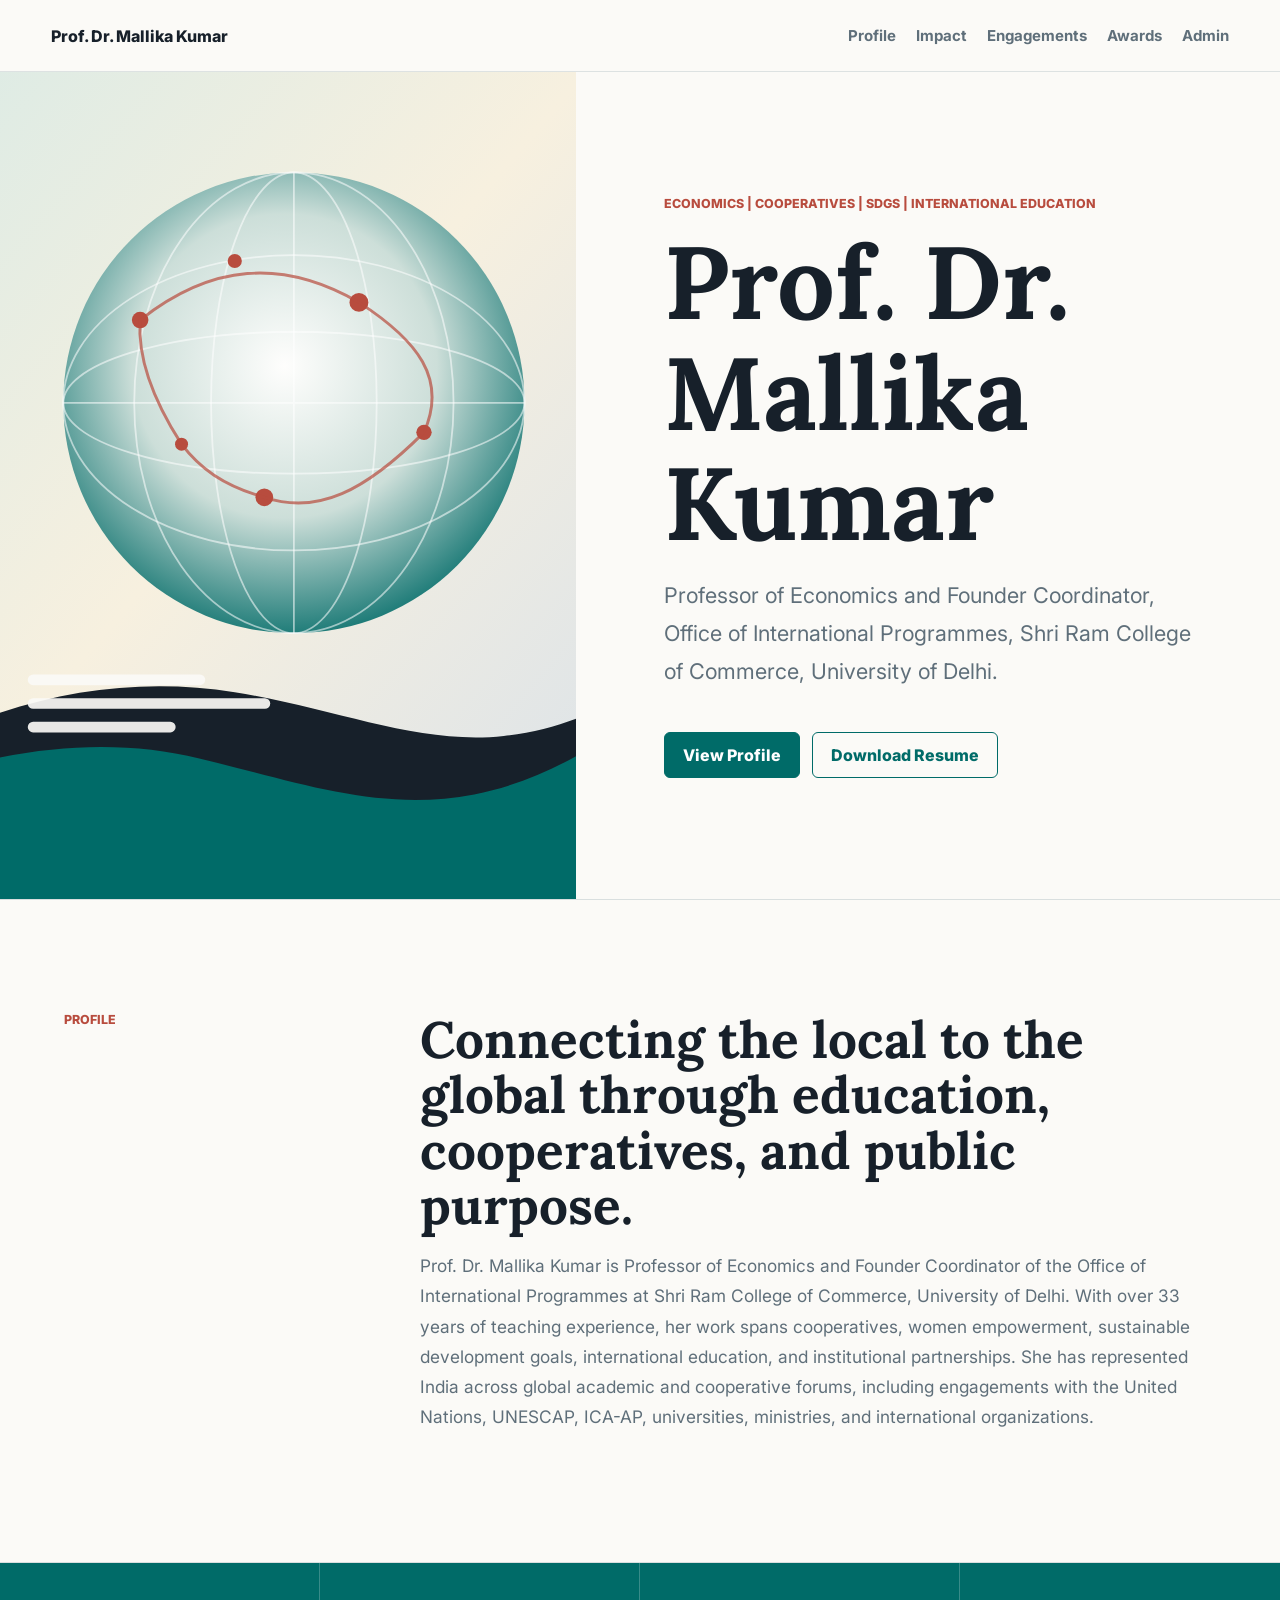
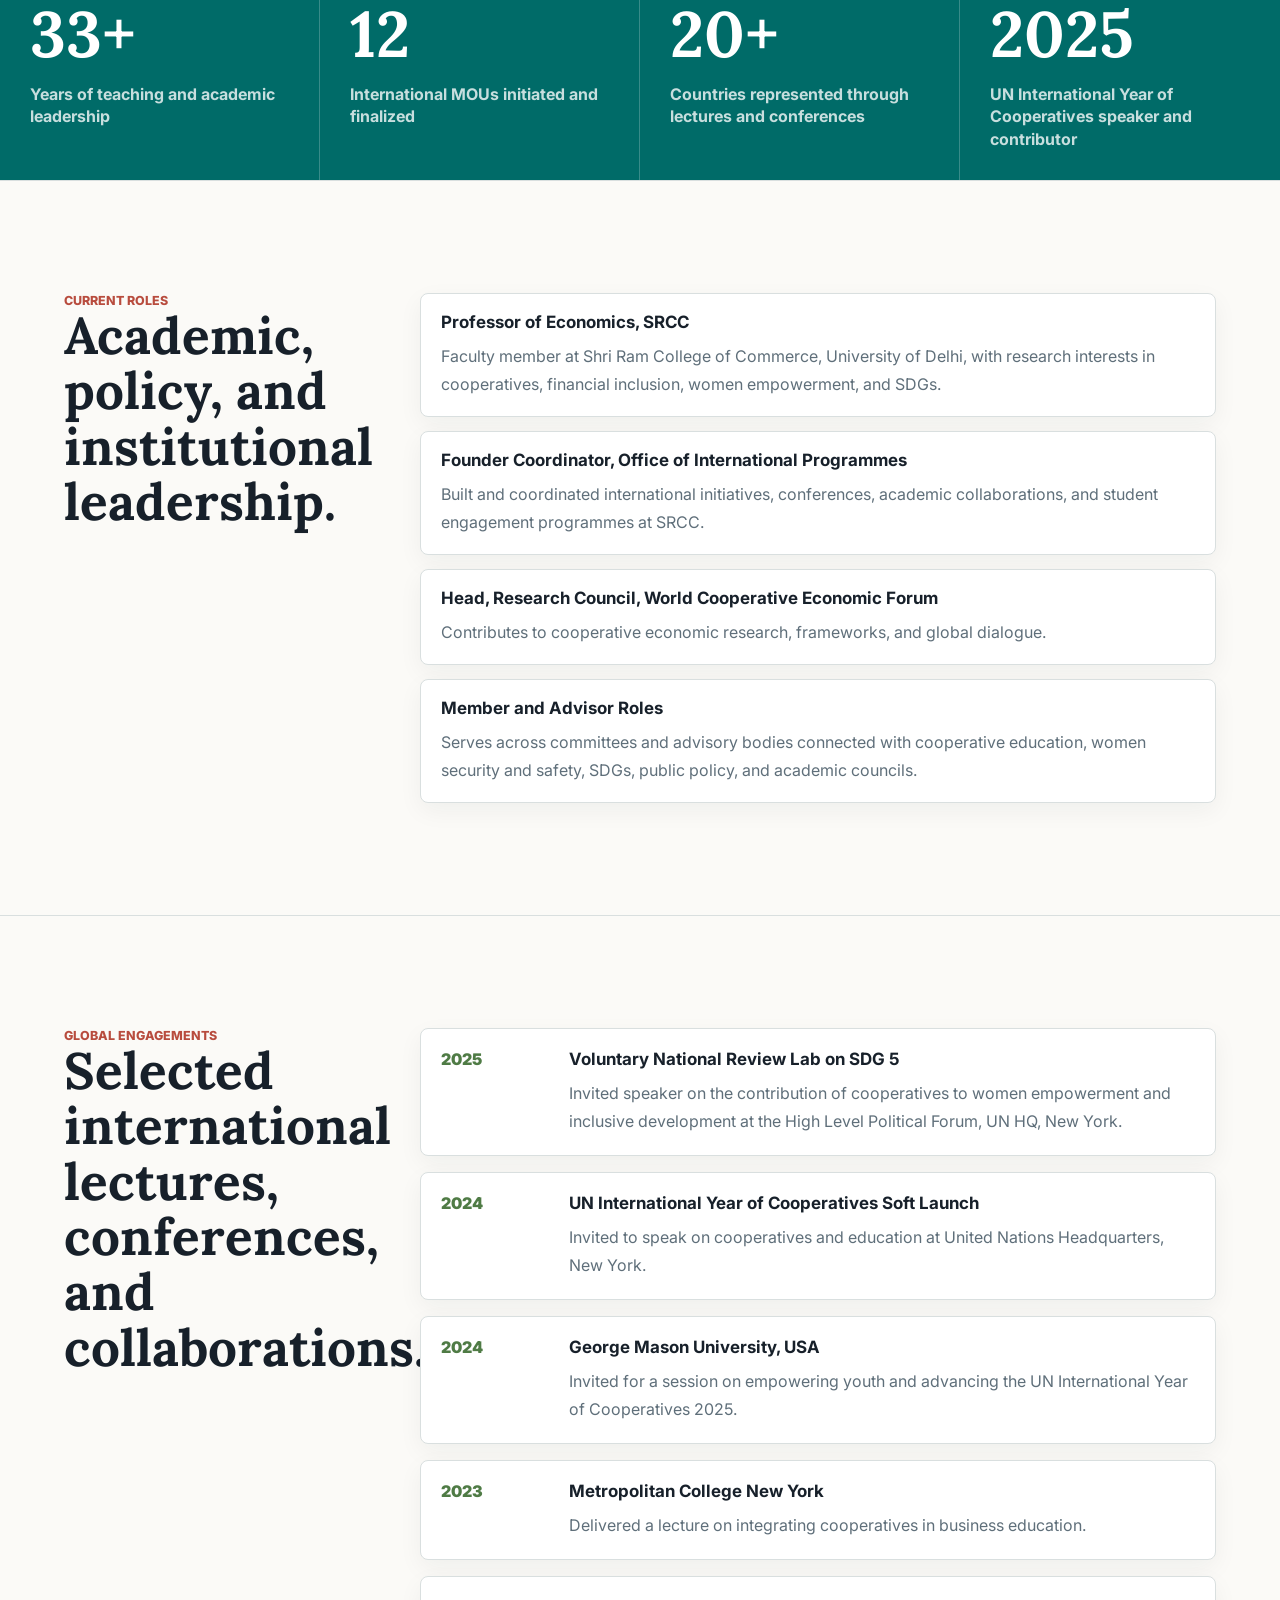
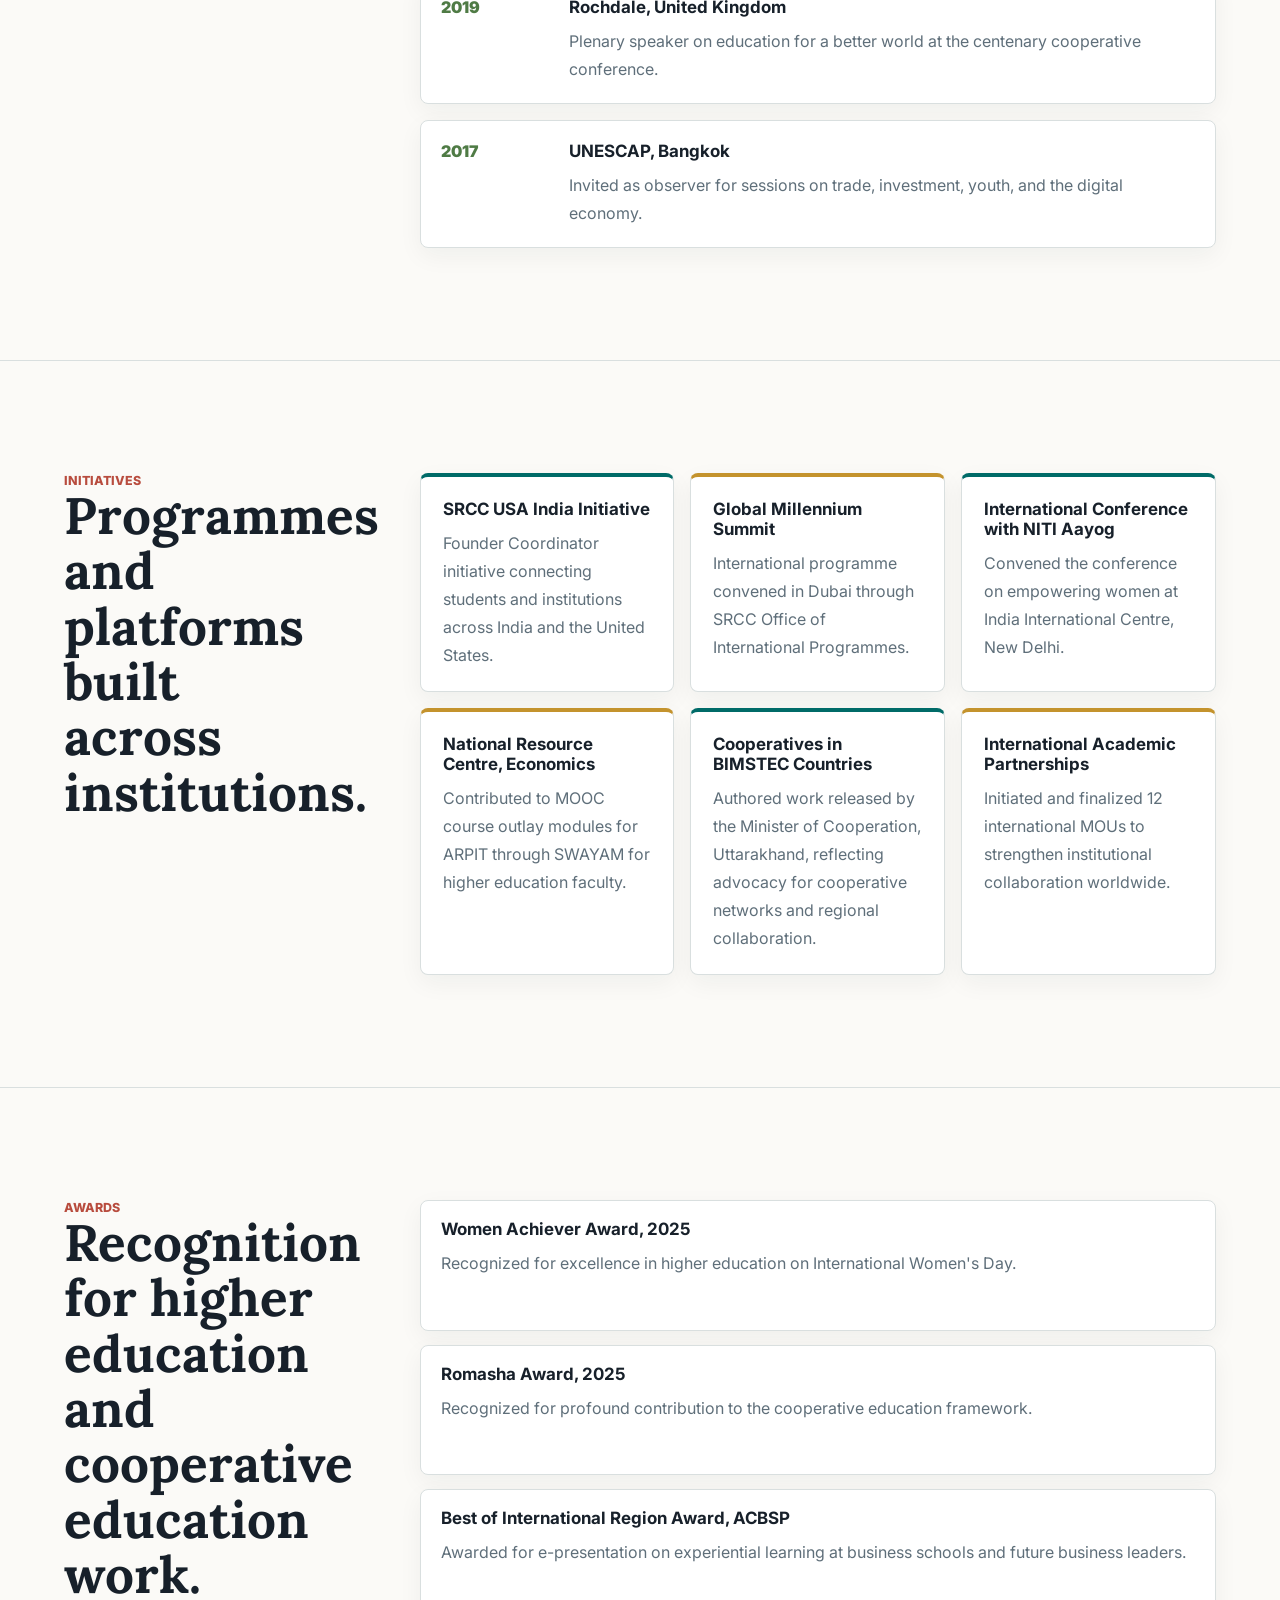
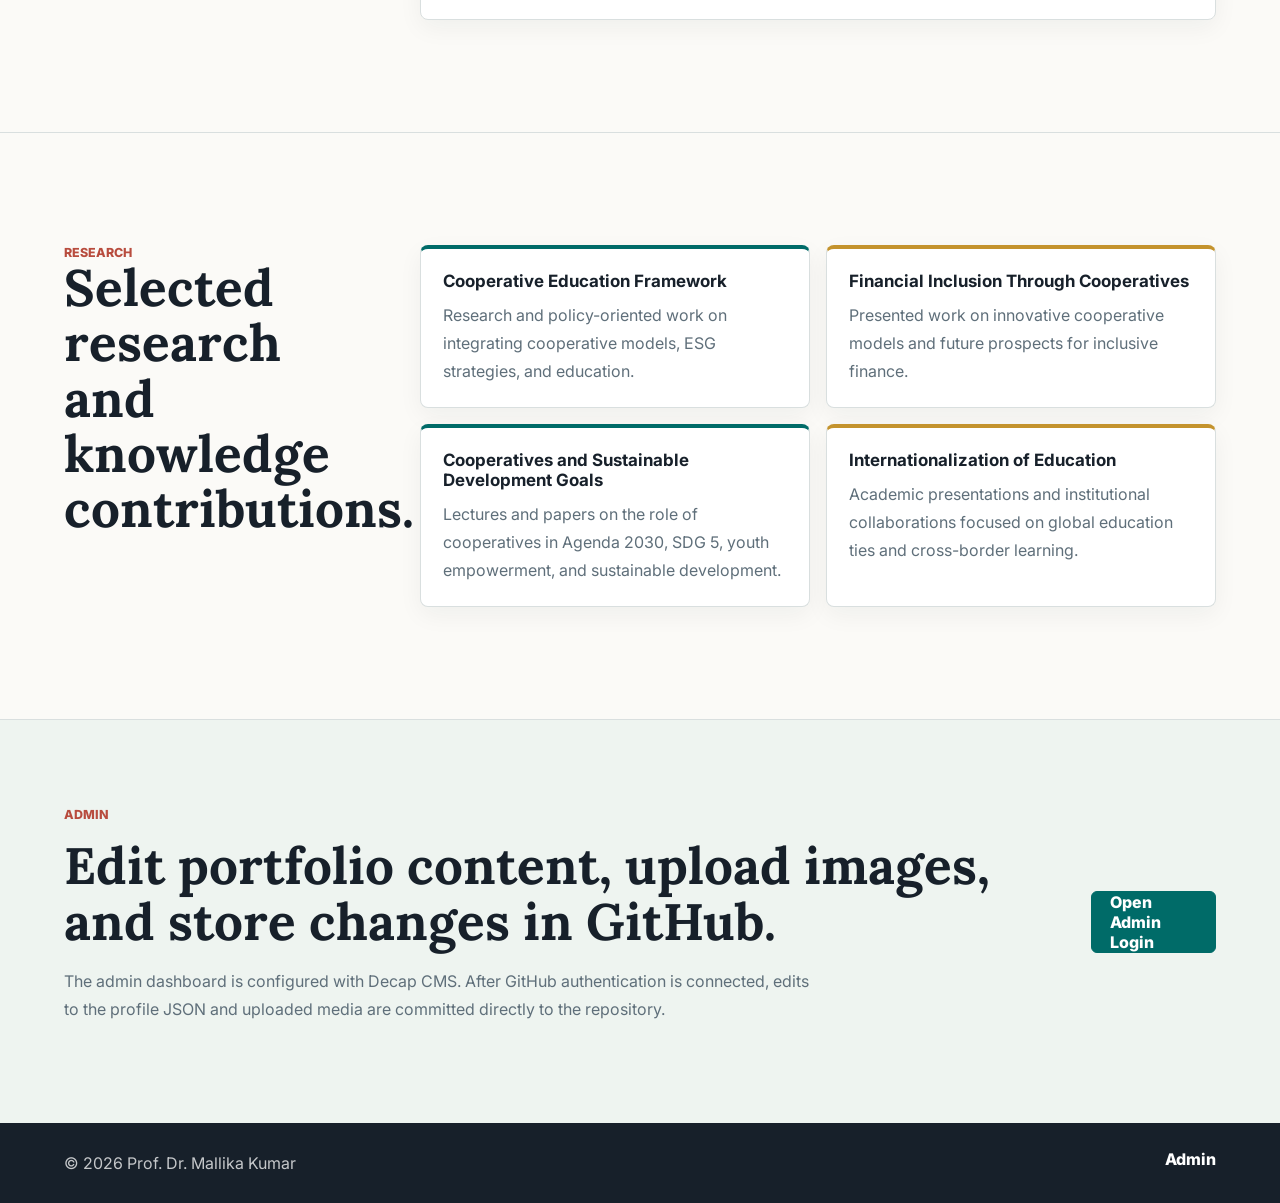
==== index.html @ 10df5130 "Initial portfolio website" ====
<!doctype html>
<html lang="en">
  <head>
    <meta charset="utf-8" />
    <meta name="viewport" content="width=device-width, initial-scale=1" />
    <title>Prof. Dr. Mallika Kumar | Portfolio</title>
    <meta
      name="description"
      content="Academic portfolio of Prof. Dr. Mallika Kumar, Professor of Economics, cooperative education advocate, international programmes founder coordinator, and SDG practitioner."
    />
    <link rel="preconnect" href="https://fonts.googleapis.com" />
    <link rel="preconnect" href="https://fonts.gstatic.com" crossorigin />
    <link
      href="https://fonts.googleapis.com/css2?family=Inter:wght@400;500;600;700;800&family=Lora:wght@500;600&display=swap"
      rel="stylesheet"
    />
    <link rel="stylesheet" href="styles.css" />
  </head>
  <body>
    <header class="site-header">
      <a class="brand" href="#top" data-field="name">Prof. Dr. Mallika Kumar</a>
      <button class="nav-toggle" type="button" aria-label="Open navigation" aria-expanded="false">
        <span></span><span></span><span></span>
      </button>
      <nav class="site-nav" aria-label="Primary navigation">
        <a href="#profile">Profile</a>
        <a href="#impact">Impact</a>
        <a href="#engagements">Engagements</a>
        <a href="#awards">Awards</a>
        <a href="#admin">Admin</a>
      </nav>
    </header>

    <main id="top">
      <section class="hero" aria-labelledby="hero-title">
        <div class="hero-media">
          <img id="hero-photo" src="assets/global-cooperative-network.svg" alt="" />
        </div>
        <div class="hero-content">
          <p class="eyebrow" data-field="eyebrow">Economics | Cooperatives | SDGs | International Education</p>
          <h1 id="hero-title" data-field="name">Prof. Dr. Mallika Kumar</h1>
          <p class="hero-subtitle" data-field="title">
            Professor of Economics and Founder Coordinator, Office of International Programmes, Shri Ram College of
            Commerce, University of Delhi.
          </p>
          <div class="hero-actions">
            <a class="button primary" href="#profile">View Profile</a>
            <a class="button secondary" id="resume-link" href="#" target="_blank" rel="noreferrer">Download Resume</a>
          </div>
        </div>
      </section>

      <section class="section intro" id="profile">
        <div class="section-label">Profile</div>
        <div>
          <h2>Connecting the local to the global through education, cooperatives, and public purpose.</h2>
          <p id="bio"></p>
        </div>
      </section>

      <section class="stats-band" id="impact" aria-label="Impact highlights"></section>

      <section class="section two-column">
        <div>
          <div class="section-label">Current Roles</div>
          <h2>Academic, policy, and institutional leadership.</h2>
        </div>
        <div class="list-grid" id="roles-list"></div>
      </section>

      <section class="section timeline-section" id="engagements">
        <div>
          <div class="section-label">Global Engagements</div>
          <h2>Selected international lectures, conferences, and collaborations.</h2>
        </div>
        <div class="timeline" id="engagements-list"></div>
      </section>

      <section class="section highlight-section">
        <div>
          <div class="section-label">Initiatives</div>
          <h2>Programmes and platforms built across institutions.</h2>
        </div>
        <div class="cards" id="initiatives-list"></div>
      </section>

      <section class="section two-column" id="awards">
        <div>
          <div class="section-label">Awards</div>
          <h2>Recognition for higher education and cooperative education work.</h2>
        </div>
        <div class="list-grid" id="awards-list"></div>
      </section>

      <section class="section publications-section">
        <div>
          <div class="section-label">Research</div>
          <h2>Selected research and knowledge contributions.</h2>
        </div>
        <div class="cards compact" id="research-list"></div>
      </section>

      <section class="admin-panel" id="admin">
        <div>
          <p class="section-label">Admin</p>
          <h2>Edit portfolio content, upload images, and store changes in GitHub.</h2>
          <p>
            The admin dashboard is configured with Decap CMS. After GitHub authentication is connected, edits to the
            profile JSON and uploaded media are committed directly to the repository.
          </p>
        </div>
        <a class="button primary" href="admin/">Open Admin Login</a>
      </section>
    </main>

    <footer class="site-footer">
      <p>© <span id="year"></span> <span data-field="name">Prof. Dr. Mallika Kumar</span></p>
      <a href="admin/">Admin</a>
    </footer>

    <script src="app.js"></script>
  </body>
</html>
---- styles.css ----
:root {
  --ink: #17202a;
  --muted: #5f6f7a;
  --paper: #fbfaf7;
  --surface: #ffffff;
  --line: #d9dfdf;
  --teal: #006b68;
  --teal-dark: #004b49;
  --coral: #b84c3e;
  --gold: #c4932d;
  --green: #4f7b45;
  --shadow: 0 20px 50px rgba(23, 32, 42, 0.12);
}

* {
  box-sizing: border-box;
}

html {
  scroll-behavior: smooth;
}

body {
  margin: 0;
  background: var(--paper);
  color: var(--ink);
  font-family: Inter, system-ui, -apple-system, BlinkMacSystemFont, "Segoe UI", sans-serif;
}

a {
  color: inherit;
}

.site-header {
  position: sticky;
  top: 0;
  z-index: 10;
  display: flex;
  align-items: center;
  justify-content: space-between;
  gap: 24px;
  min-height: 72px;
  padding: 14px clamp(18px, 4vw, 56px);
  border-bottom: 1px solid rgba(217, 223, 223, 0.85);
  background: rgba(251, 250, 247, 0.92);
  backdrop-filter: blur(16px);
}

.brand {
  font-weight: 800;
  text-decoration: none;
}

.site-nav {
  display: flex;
  gap: 20px;
  align-items: center;
  color: var(--muted);
  font-size: 0.94rem;
  font-weight: 700;
}

.site-nav a {
  text-decoration: none;
}

.site-nav a:hover {
  color: var(--teal);
}

.nav-toggle {
  display: none;
  width: 42px;
  height: 42px;
  border: 1px solid var(--line);
  border-radius: 6px;
  background: var(--surface);
  cursor: pointer;
}

.nav-toggle span {
  display: block;
  width: 18px;
  height: 2px;
  margin: 4px auto;
  background: var(--ink);
}

.hero {
  display: grid;
  grid-template-columns: minmax(280px, 0.9fr) minmax(320px, 1.1fr);
  min-height: calc(100vh - 72px);
  border-bottom: 1px solid var(--line);
}

.hero-media {
  position: relative;
  overflow: hidden;
  background: #e8efea;
}

.hero-media img {
  width: 100%;
  height: 100%;
  min-height: 520px;
  object-fit: cover;
  display: block;
}

.hero-content {
  display: flex;
  flex-direction: column;
  justify-content: center;
  padding: clamp(34px, 7vw, 88px);
}

.eyebrow,
.section-label {
  color: var(--coral);
  font-size: 0.78rem;
  font-weight: 800;
  letter-spacing: 0;
  text-transform: uppercase;
}

h1,
h2,
h3,
p {
  margin-top: 0;
}

h1,
h2 {
  font-family: Lora, Georgia, serif;
  line-height: 1.08;
}

h1 {
  max-width: 760px;
  margin-bottom: 18px;
  font-size: clamp(3rem, 8vw, 6.8rem);
}

h2 {
  margin-bottom: 18px;
  font-size: clamp(2rem, 4vw, 3.5rem);
}

h3 {
  margin-bottom: 10px;
  font-size: 1.06rem;
}

p {
  color: var(--muted);
  line-height: 1.75;
}

.hero-subtitle {
  max-width: 720px;
  font-size: clamp(1.08rem, 2vw, 1.35rem);
}

.hero-actions {
  display: flex;
  flex-wrap: wrap;
  gap: 12px;
  margin-top: 20px;
}

.button {
  display: inline-flex;
  align-items: center;
  justify-content: center;
  min-height: 46px;
  padding: 0 18px;
  border: 1px solid var(--teal);
  border-radius: 6px;
  font-weight: 800;
  text-decoration: none;
}

.button.primary {
  background: var(--teal);
  color: #fff;
}

.button.primary:hover {
  background: var(--teal-dark);
}

.button.secondary {
  background: transparent;
  color: var(--teal);
}

.section {
  display: grid;
  grid-template-columns: minmax(180px, 0.35fr) minmax(0, 1fr);
  gap: clamp(28px, 6vw, 80px);
  padding: clamp(58px, 9vw, 112px) clamp(18px, 5vw, 72px);
  border-bottom: 1px solid var(--line);
}

.intro p {
  max-width: 980px;
  font-size: 1.08rem;
}

.stats-band {
  display: grid;
  grid-template-columns: repeat(4, 1fr);
  border-bottom: 1px solid var(--line);
  background: var(--teal);
}

.stat {
  min-height: 168px;
  padding: 30px;
  border-right: 1px solid rgba(255, 255, 255, 0.22);
  color: #fff;
}

.stat:last-child {
  border-right: 0;
}

.stat strong {
  display: block;
  margin-bottom: 8px;
  font-family: Lora, Georgia, serif;
  font-size: clamp(2.1rem, 5vw, 4rem);
}

.stat span {
  color: rgba(255, 255, 255, 0.78);
  font-weight: 700;
  line-height: 1.4;
}

.list-grid {
  display: grid;
  gap: 14px;
}

.list-item,
.card,
.timeline-item {
  border: 1px solid var(--line);
  border-radius: 8px;
  background: var(--surface);
  box-shadow: 0 8px 24px rgba(23, 32, 42, 0.05);
}

.list-item {
  padding: 18px 20px;
}

.list-item p,
.card p,
.timeline-item p {
  margin-bottom: 0;
}

.timeline {
  display: grid;
  gap: 16px;
}

.timeline-item {
  display: grid;
  grid-template-columns: 110px 1fr;
  gap: 18px;
  padding: 20px;
}

.timeline-year {
  color: var(--green);
  font-weight: 900;
}

.cards {
  display: grid;
  grid-template-columns: repeat(3, minmax(0, 1fr));
  gap: 16px;
}

.card {
  padding: 22px;
}

.card:nth-child(2n) {
  border-top: 4px solid var(--gold);
}

.card:nth-child(2n + 1) {
  border-top: 4px solid var(--teal);
}

.compact {
  grid-template-columns: repeat(2, minmax(0, 1fr));
}

.admin-panel {
  display: flex;
  align-items: center;
  justify-content: space-between;
  gap: 28px;
  padding: clamp(44px, 7vw, 84px) clamp(18px, 5vw, 72px);
  background: #eef4f0;
}

.admin-panel p {
  max-width: 760px;
}

.site-footer {
  display: flex;
  justify-content: space-between;
  gap: 20px;
  padding: 26px clamp(18px, 5vw, 72px);
  background: var(--ink);
  color: #fff;
}

.site-footer p {
  margin: 0;
  color: rgba(255, 255, 255, 0.75);
}

.site-footer a {
  color: #fff;
  font-weight: 800;
  text-decoration: none;
}

@media (max-width: 900px) {
  .nav-toggle {
    display: block;
  }

  .site-nav {
    position: absolute;
    top: 72px;
    right: 18px;
    left: 18px;
    display: none;
    flex-direction: column;
    align-items: flex-start;
    padding: 18px;
    border: 1px solid var(--line);
    border-radius: 8px;
    background: var(--surface);
    box-shadow: var(--shadow);
  }

  .site-nav.open {
    display: flex;
  }

  .hero,
  .section {
    grid-template-columns: 1fr;
  }

  .hero-media img {
    min-height: 360px;
  }

  .stats-band,
  .cards,
  .compact {
    grid-template-columns: 1fr 1fr;
  }
}

@media (max-width: 620px) {
  .site-header {
    min-height: 66px;
  }

  .brand {
    max-width: 240px;
  }

  .hero {
    min-height: auto;
  }

  .hero-media img {
    min-height: 280px;
  }

  .stats-band,
  .cards,
  .compact {
    grid-template-columns: 1fr;
  }

  .timeline-item {
    grid-template-columns: 1fr;
  }

  .admin-panel,
  .site-footer {
    flex-direction: column;
    align-items: flex-start;
  }
}
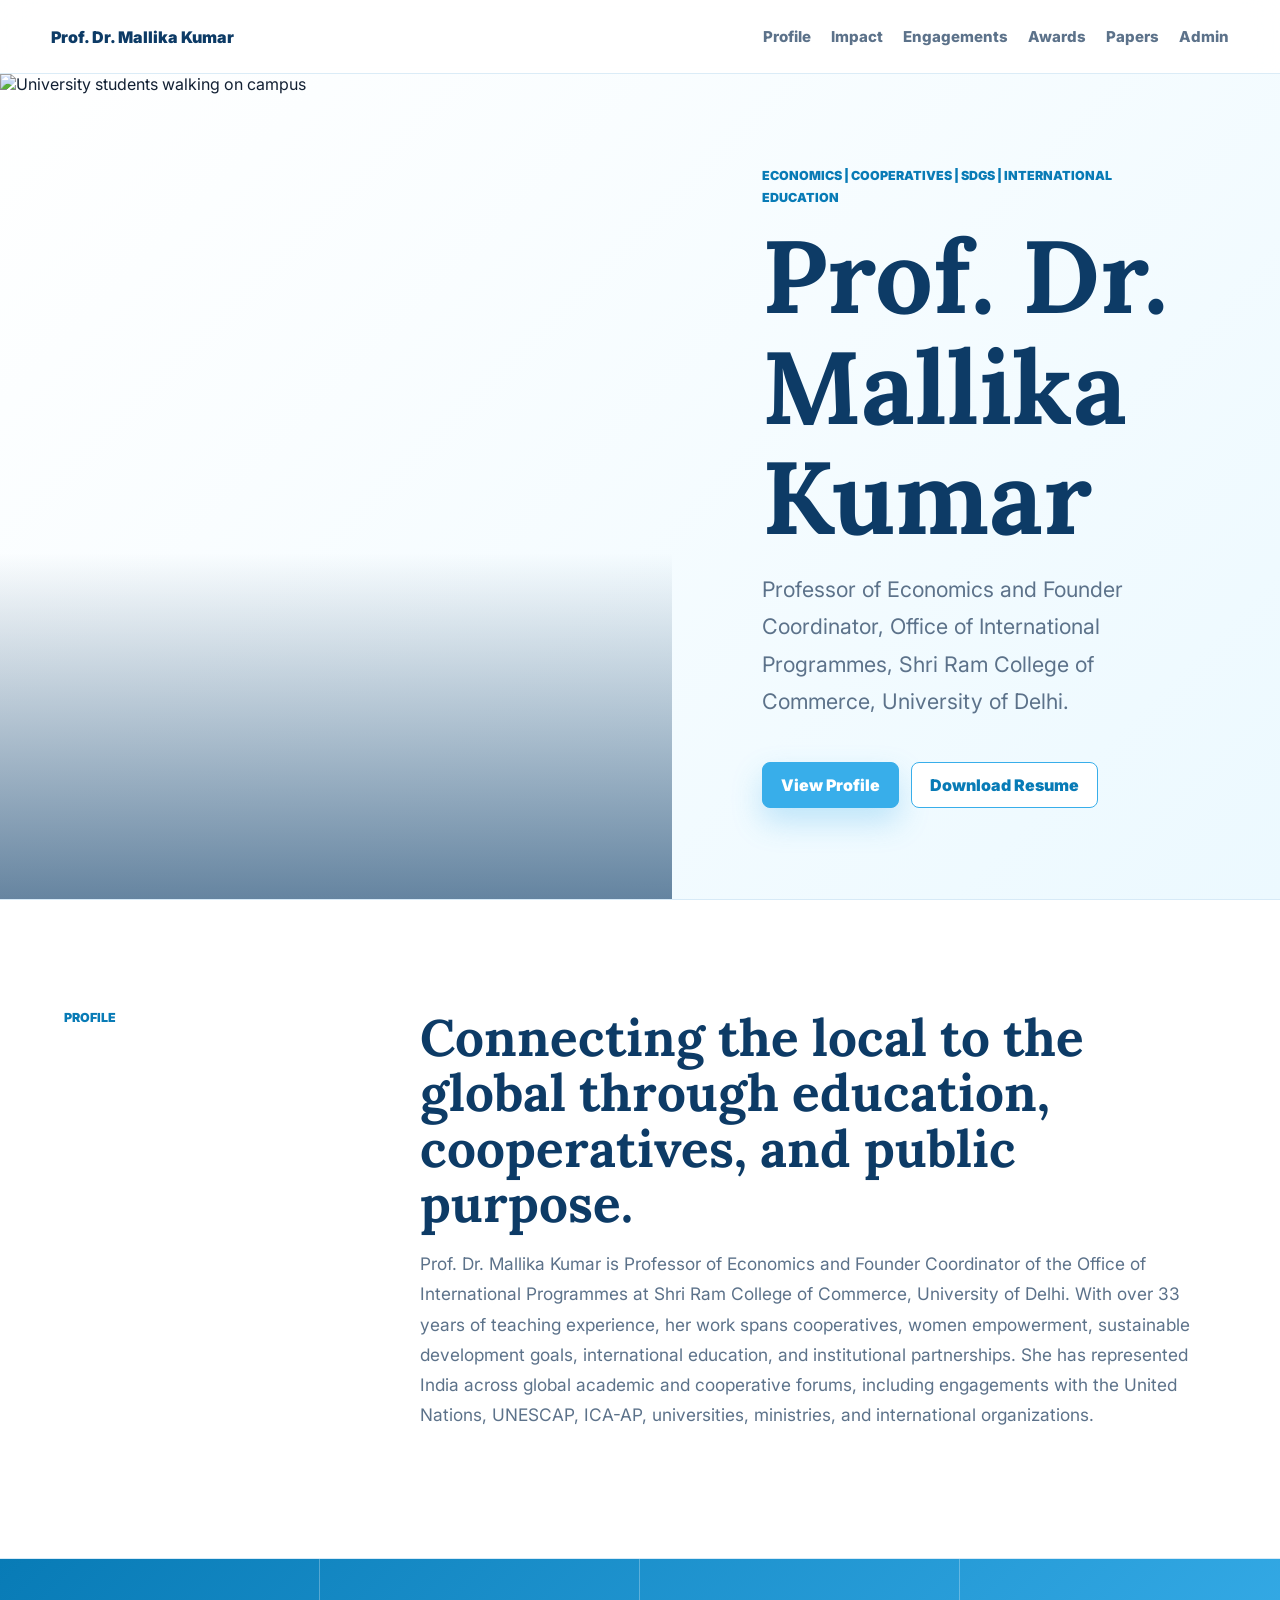
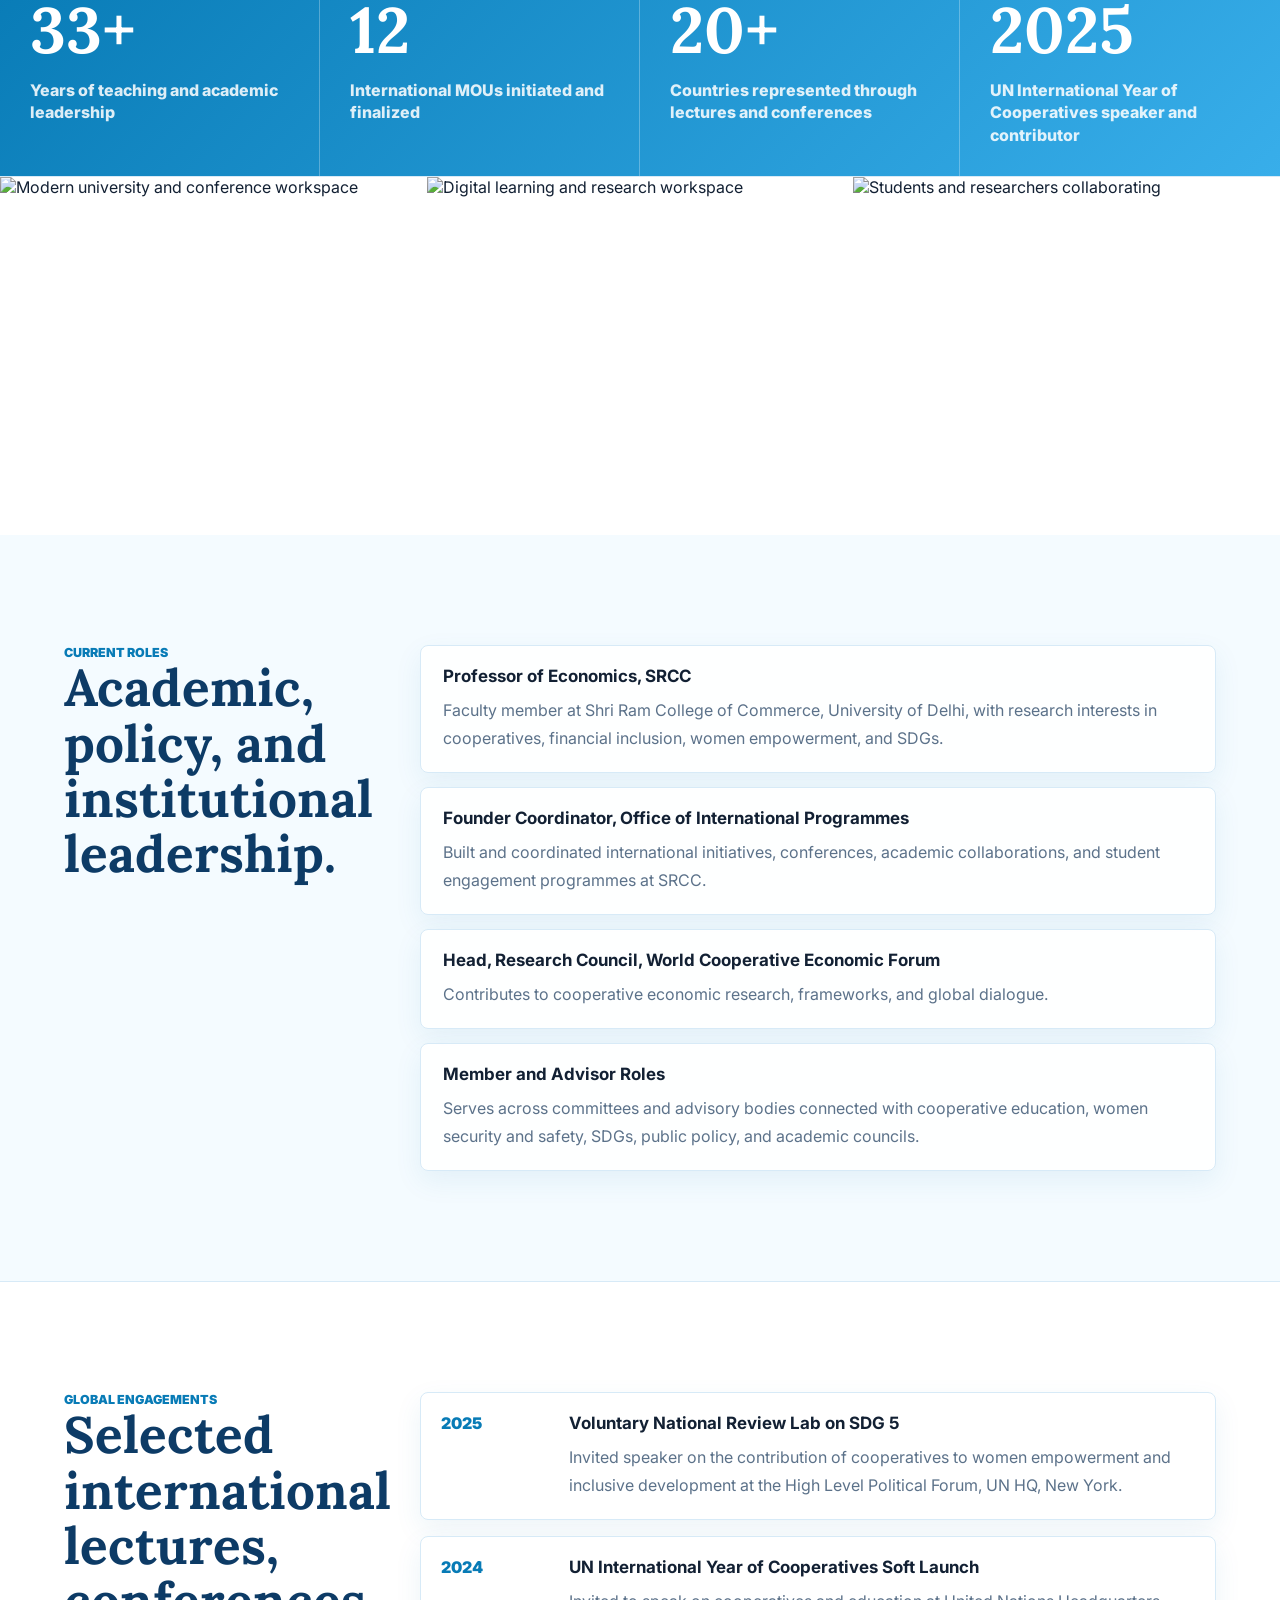
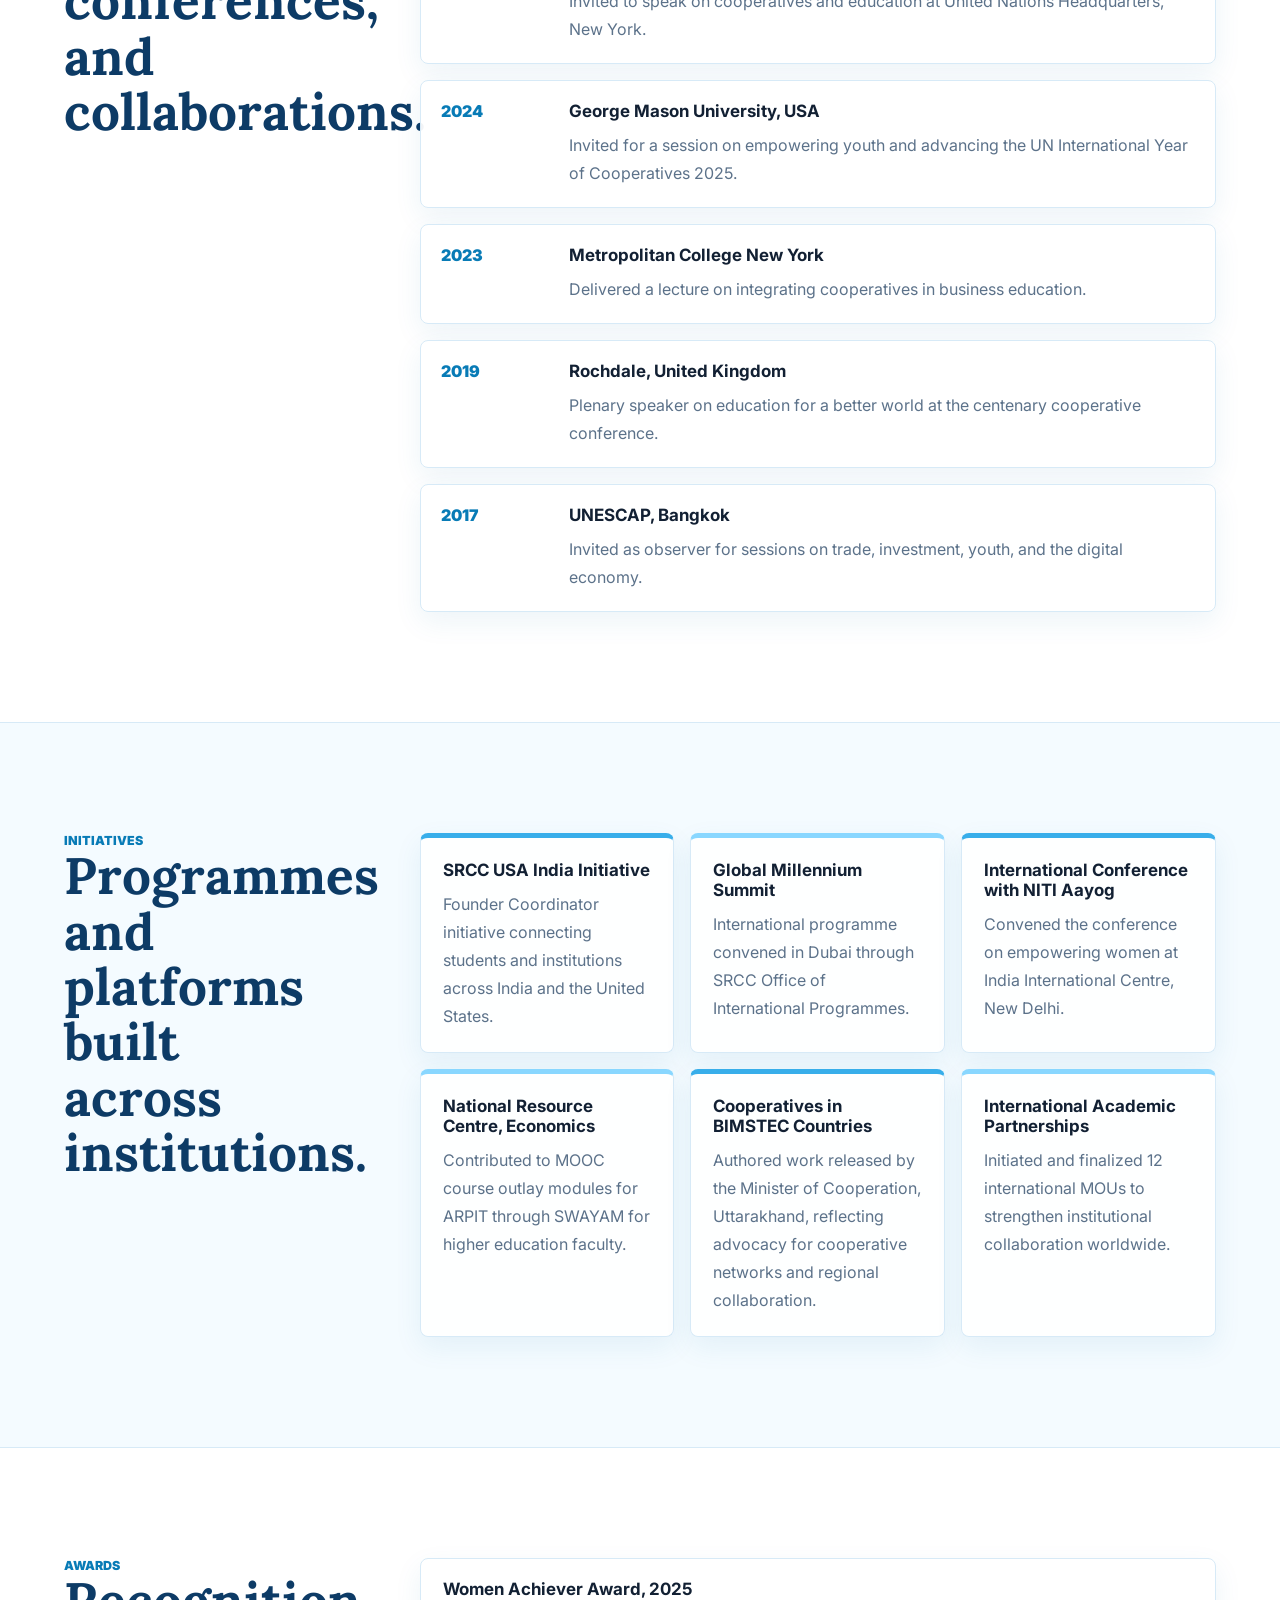
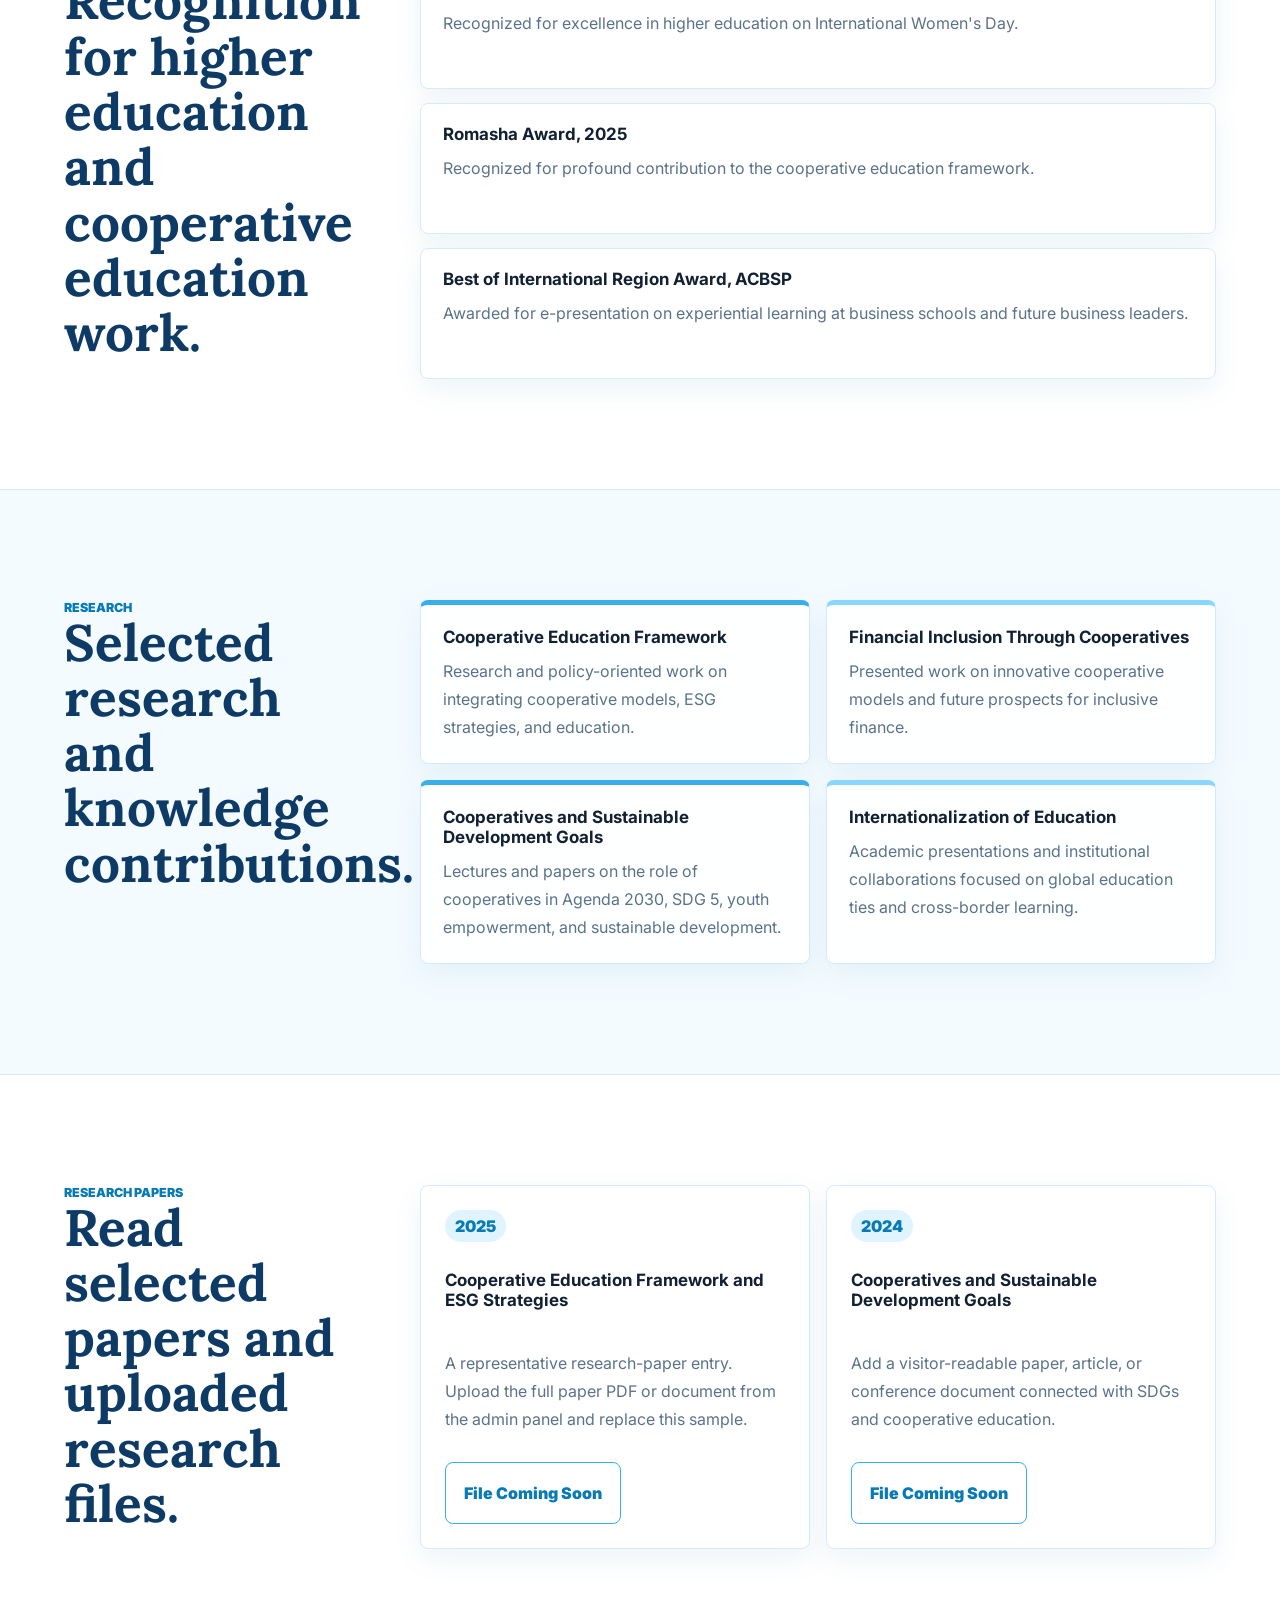
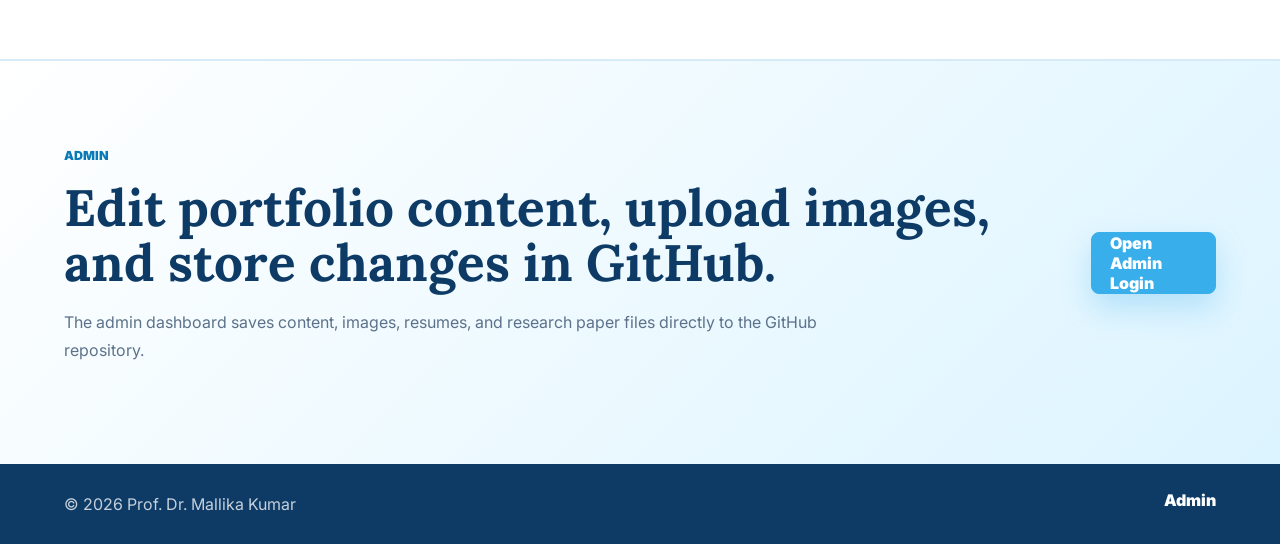
==== commit 1b189a4e: "Refresh design and add research paper files" ====
--- a/index.html
+++ b/index.html
@@ -27,14 +27,19 @@
         <a href="#impact">Impact</a>
         <a href="#engagements">Engagements</a>
         <a href="#awards">Awards</a>
-        <a href="#admin">Admin</a>
+        <a href="#papers">Papers</a>
+        <a href="manage/">Admin</a>
       </nav>
     </header>
 
     <main id="top">
       <section class="hero" aria-labelledby="hero-title">
         <div class="hero-media">
-          <img id="hero-photo" src="assets/global-cooperative-network.svg" alt="" />
+          <img
+            id="hero-photo"
+            src="https://images.unsplash.com/photo-1523580846011-d3a5bc25702b?auto=format&fit=crop&w=1400&q=85"
+            alt="University students walking on campus"
+          />
         </div>
         <div class="hero-content">
           <p class="eyebrow" data-field="eyebrow">Economics | Cooperatives | SDGs | International Education</p>
@@ -59,6 +64,21 @@
       </section>
 
       <section class="stats-band" id="impact" aria-label="Impact highlights"></section>
+
+      <section class="image-band" aria-label="Academic and global engagement visuals">
+        <img
+          src="https://images.unsplash.com/photo-1497366811353-6870744d04b2?auto=format&fit=crop&w=900&q=85"
+          alt="Modern university and conference workspace"
+        />
+        <img
+          src="https://images.unsplash.com/photo-1516321318423-f06f85e504b3?auto=format&fit=crop&w=900&q=85"
+          alt="Digital learning and research workspace"
+        />
+        <img
+          src="https://images.unsplash.com/photo-1522202176988-66273c2fd55f?auto=format&fit=crop&w=900&q=85"
+          alt="Students and researchers collaborating"
+        />
+      </section>
 
       <section class="section two-column">
         <div>
@@ -100,22 +120,30 @@
         <div class="cards compact" id="research-list"></div>
       </section>
 
+      <section class="section papers-section" id="papers">
+        <div>
+          <div class="section-label">Research Papers</div>
+          <h2>Read selected papers and uploaded research files.</h2>
+        </div>
+        <div class="paper-list" id="research-papers-list"></div>
+      </section>
+
       <section class="admin-panel" id="admin">
         <div>
           <p class="section-label">Admin</p>
           <h2>Edit portfolio content, upload images, and store changes in GitHub.</h2>
           <p>
-            The admin dashboard is configured with Decap CMS. After GitHub authentication is connected, edits to the
-            profile JSON and uploaded media are committed directly to the repository.
+            The admin dashboard saves content, images, resumes, and research paper files directly to the GitHub
+            repository.
           </p>
         </div>
-        <a class="button primary" href="admin/">Open Admin Login</a>
+        <a class="button primary" href="manage/">Open Admin Login</a>
       </section>
     </main>
 
     <footer class="site-footer">
       <p>© <span id="year"></span> <span data-field="name">Prof. Dr. Mallika Kumar</span></p>
-      <a href="admin/">Admin</a>
+      <a href="manage/">Admin</a>
     </footer>
 
     <script src="app.js"></script>
--- a/styles.css
+++ b/styles.css
@@ -1,15 +1,14 @@
 :root {
-  --ink: #17202a;
-  --muted: #5f6f7a;
-  --paper: #fbfaf7;
+  --ink: #122033;
+  --muted: #5c728a;
+  --paper: #f4fbff;
   --surface: #ffffff;
-  --line: #d9dfdf;
-  --teal: #006b68;
-  --teal-dark: #004b49;
-  --coral: #b84c3e;
-  --gold: #c4932d;
-  --green: #4f7b45;
-  --shadow: 0 20px 50px rgba(23, 32, 42, 0.12);
+  --line: #d7eaf7;
+  --sky: #38aeea;
+  --sky-dark: #087bb6;
+  --sky-soft: #dff4ff;
+  --navy: #0d3b66;
+  --shadow: 0 20px 60px rgba(28, 119, 170, 0.14);
 }
 
 * {
@@ -39,15 +38,16 @@
   align-items: center;
   justify-content: space-between;
   gap: 24px;
-  min-height: 72px;
-  padding: 14px clamp(18px, 4vw, 56px);
-  border-bottom: 1px solid rgba(217, 223, 223, 0.85);
-  background: rgba(251, 250, 247, 0.92);
+  min-height: 74px;
+  padding: 14px clamp(18px, 4vw, 58px);
+  border-bottom: 1px solid rgba(215, 234, 247, 0.9);
+  background: rgba(255, 255, 255, 0.92);
   backdrop-filter: blur(16px);
 }
 
 .brand {
-  font-weight: 800;
+  color: var(--navy);
+  font-weight: 900;
   text-decoration: none;
 }
 
@@ -57,7 +57,7 @@
   align-items: center;
   color: var(--muted);
   font-size: 0.94rem;
-  font-weight: 700;
+  font-weight: 800;
 }
 
 .site-nav a {
@@ -65,7 +65,7 @@
 }
 
 .site-nav a:hover {
-  color: var(--teal);
+  color: var(--sky-dark);
 }
 
 .nav-toggle {
@@ -73,7 +73,7 @@
   width: 42px;
   height: 42px;
   border: 1px solid var(--line);
-  border-radius: 6px;
+  border-radius: 8px;
   background: var(--surface);
   cursor: pointer;
 }
@@ -88,21 +88,30 @@
 
 .hero {
   display: grid;
-  grid-template-columns: minmax(280px, 0.9fr) minmax(320px, 1.1fr);
-  min-height: calc(100vh - 72px);
+  grid-template-columns: minmax(320px, 1.05fr) minmax(320px, 0.95fr);
+  min-height: calc(100vh - 74px);
+  background: linear-gradient(135deg, #ffffff 0%, #ecf9ff 100%);
   border-bottom: 1px solid var(--line);
 }
 
 .hero-media {
   position: relative;
   overflow: hidden;
-  background: #e8efea;
+  min-height: 560px;
+}
+
+.hero-media::after {
+  content: "";
+  position: absolute;
+  inset: auto 0 0;
+  height: 42%;
+  background: linear-gradient(0deg, rgba(13, 59, 102, 0.62), rgba(13, 59, 102, 0));
 }
 
 .hero-media img {
   width: 100%;
   height: 100%;
-  min-height: 520px;
+  min-height: 560px;
   object-fit: cover;
   display: block;
 }
@@ -111,14 +120,14 @@
   display: flex;
   flex-direction: column;
   justify-content: center;
-  padding: clamp(34px, 7vw, 88px);
+  padding: clamp(34px, 7vw, 90px);
 }
 
 .eyebrow,
 .section-label {
-  color: var(--coral);
+  color: var(--sky-dark);
   font-size: 0.78rem;
-  font-weight: 800;
+  font-weight: 900;
   letter-spacing: 0;
   text-transform: uppercase;
 }
@@ -139,16 +148,19 @@
 h1 {
   max-width: 760px;
   margin-bottom: 18px;
-  font-size: clamp(3rem, 8vw, 6.8rem);
+  color: var(--navy);
+  font-size: clamp(3rem, 8vw, 6.6rem);
 }
 
 h2 {
   margin-bottom: 18px;
-  font-size: clamp(2rem, 4vw, 3.5rem);
+  color: var(--navy);
+  font-size: clamp(2rem, 4vw, 3.4rem);
 }
 
 h3 {
   margin-bottom: 10px;
+  color: var(--ink);
   font-size: 1.06rem;
 }
 
@@ -159,7 +171,7 @@
 
 .hero-subtitle {
   max-width: 720px;
-  font-size: clamp(1.08rem, 2vw, 1.35rem);
+  font-size: clamp(1.08rem, 2vw, 1.34rem);
 }
 
 .hero-actions {
@@ -175,32 +187,38 @@
   justify-content: center;
   min-height: 46px;
   padding: 0 18px;
-  border: 1px solid var(--teal);
-  border-radius: 6px;
-  font-weight: 800;
+  border: 1px solid var(--sky);
+  border-radius: 8px;
+  font-weight: 900;
   text-decoration: none;
 }
 
 .button.primary {
-  background: var(--teal);
+  background: var(--sky);
   color: #fff;
+  box-shadow: 0 14px 30px rgba(56, 174, 234, 0.28);
 }
 
 .button.primary:hover {
-  background: var(--teal-dark);
+  background: var(--sky-dark);
 }
 
 .button.secondary {
-  background: transparent;
-  color: var(--teal);
+  background: #ffffff;
+  color: var(--sky-dark);
 }
 
 .section {
   display: grid;
-  grid-template-columns: minmax(180px, 0.35fr) minmax(0, 1fr);
+  grid-template-columns: minmax(190px, 0.35fr) minmax(0, 1fr);
   gap: clamp(28px, 6vw, 80px);
-  padding: clamp(58px, 9vw, 112px) clamp(18px, 5vw, 72px);
+  padding: clamp(58px, 9vw, 110px) clamp(18px, 5vw, 72px);
   border-bottom: 1px solid var(--line);
+  background: var(--surface);
+}
+
+.section:nth-of-type(2n + 1) {
+  background: #f4fbff;
 }
 
 .intro p {
@@ -212,13 +230,13 @@
   display: grid;
   grid-template-columns: repeat(4, 1fr);
   border-bottom: 1px solid var(--line);
-  background: var(--teal);
+  background: linear-gradient(135deg, var(--sky-dark), var(--sky));
 }
 
 .stat {
   min-height: 168px;
   padding: 30px;
-  border-right: 1px solid rgba(255, 255, 255, 0.22);
+  border-right: 1px solid rgba(255, 255, 255, 0.28);
   color: #fff;
 }
 
@@ -234,9 +252,23 @@
 }
 
 .stat span {
-  color: rgba(255, 255, 255, 0.78);
-  font-weight: 700;
+  color: rgba(255, 255, 255, 0.86);
+  font-weight: 800;
   line-height: 1.4;
+}
+
+.image-band {
+  display: grid;
+  grid-template-columns: repeat(3, 1fr);
+  gap: 0;
+  background: var(--surface);
+}
+
+.image-band img {
+  width: 100%;
+  height: clamp(220px, 28vw, 380px);
+  object-fit: cover;
+  display: block;
 }
 
 .list-grid {
@@ -246,20 +278,22 @@
 
 .list-item,
 .card,
-.timeline-item {
+.timeline-item,
+.paper-item {
   border: 1px solid var(--line);
   border-radius: 8px;
-  background: var(--surface);
-  box-shadow: 0 8px 24px rgba(23, 32, 42, 0.05);
+  background: rgba(255, 255, 255, 0.94);
+  box-shadow: 0 10px 28px rgba(28, 119, 170, 0.08);
 }
 
 .list-item {
-  padding: 18px 20px;
+  padding: 20px 22px;
 }
 
 .list-item p,
 .card p,
-.timeline-item p {
+.timeline-item p,
+.paper-item p {
   margin-bottom: 0;
 }
 
@@ -276,7 +310,7 @@
 }
 
 .timeline-year {
-  color: var(--green);
+  color: var(--sky-dark);
   font-weight: 900;
 }
 
@@ -288,18 +322,40 @@
 
 .card {
   padding: 22px;
+  border-top: 5px solid var(--sky);
 }
 
 .card:nth-child(2n) {
-  border-top: 4px solid var(--gold);
-}
-
-.card:nth-child(2n + 1) {
-  border-top: 4px solid var(--teal);
+  border-top-color: #89d7ff;
 }
 
 .compact {
   grid-template-columns: repeat(2, minmax(0, 1fr));
+}
+
+.paper-list {
+  display: grid;
+  grid-template-columns: repeat(2, minmax(0, 1fr));
+  gap: 16px;
+}
+
+.paper-item {
+  display: grid;
+  gap: 12px;
+  padding: 24px;
+}
+
+.paper-meta span {
+  display: inline-flex;
+  padding: 6px 10px;
+  border-radius: 999px;
+  background: var(--sky-soft);
+  color: var(--sky-dark);
+  font-weight: 900;
+}
+
+.paper-item .button {
+  width: fit-content;
 }
 
 .admin-panel {
@@ -308,7 +364,8 @@
   justify-content: space-between;
   gap: 28px;
   padding: clamp(44px, 7vw, 84px) clamp(18px, 5vw, 72px);
-  background: #eef4f0;
+  background: linear-gradient(135deg, #ffffff, #dcf4ff);
+  border-top: 1px solid var(--line);
 }
 
 .admin-panel p {
@@ -320,18 +377,18 @@
   justify-content: space-between;
   gap: 20px;
   padding: 26px clamp(18px, 5vw, 72px);
-  background: var(--ink);
+  background: var(--navy);
   color: #fff;
 }
 
 .site-footer p {
   margin: 0;
-  color: rgba(255, 255, 255, 0.75);
+  color: rgba(255, 255, 255, 0.76);
 }
 
 .site-footer a {
   color: #fff;
-  font-weight: 800;
+  font-weight: 900;
   text-decoration: none;
 }
 
@@ -342,7 +399,7 @@
 
   .site-nav {
     position: absolute;
-    top: 72px;
+    top: 74px;
     right: 18px;
     left: 18px;
     display: none;
@@ -364,14 +421,20 @@
     grid-template-columns: 1fr;
   }
 
+  .hero-media,
   .hero-media img {
     min-height: 360px;
   }
 
   .stats-band,
   .cards,
-  .compact {
+  .compact,
+  .paper-list {
     grid-template-columns: 1fr 1fr;
+  }
+
+  .image-band {
+    grid-template-columns: 1fr;
   }
 }
 
@@ -388,13 +451,15 @@
     min-height: auto;
   }
 
+  .hero-media,
   .hero-media img {
-    min-height: 280px;
+    min-height: 290px;
   }
 
   .stats-band,
   .cards,
-  .compact {
+  .compact,
+  .paper-list {
     grid-template-columns: 1fr;
   }
 
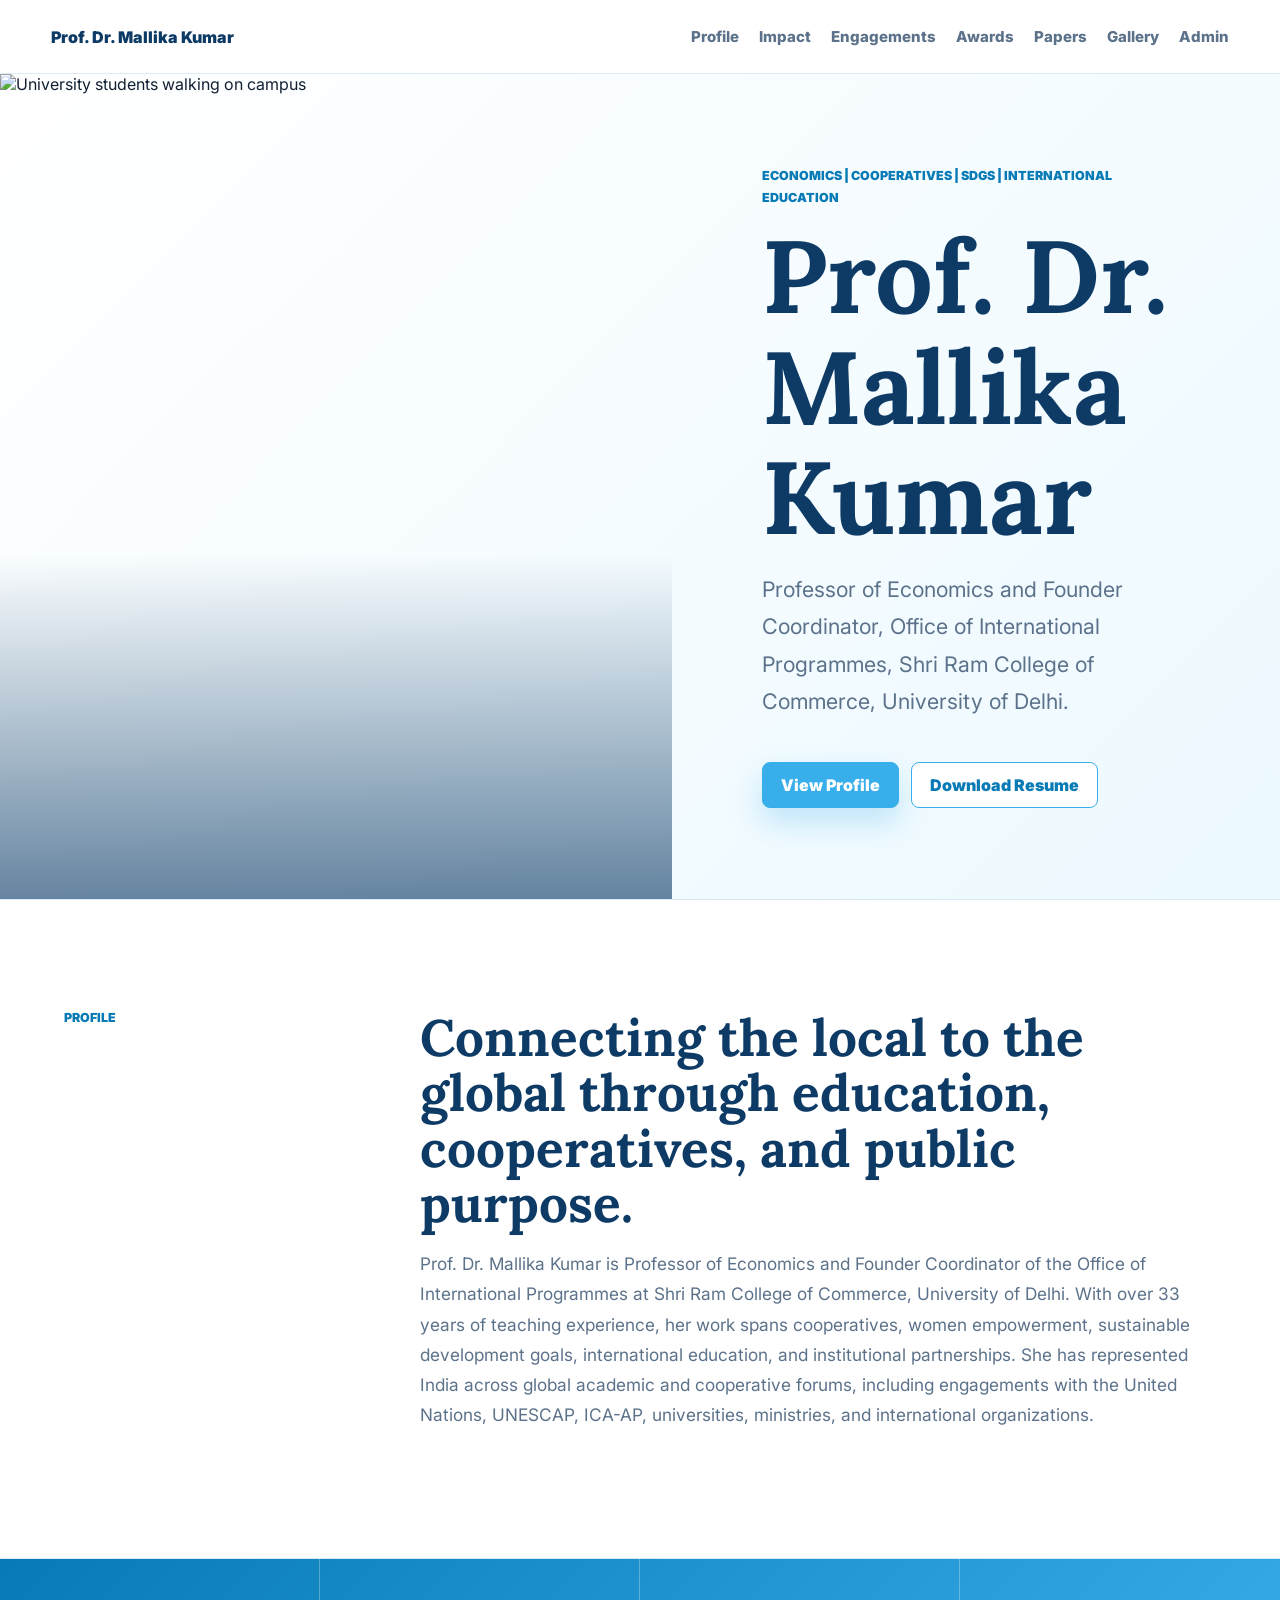
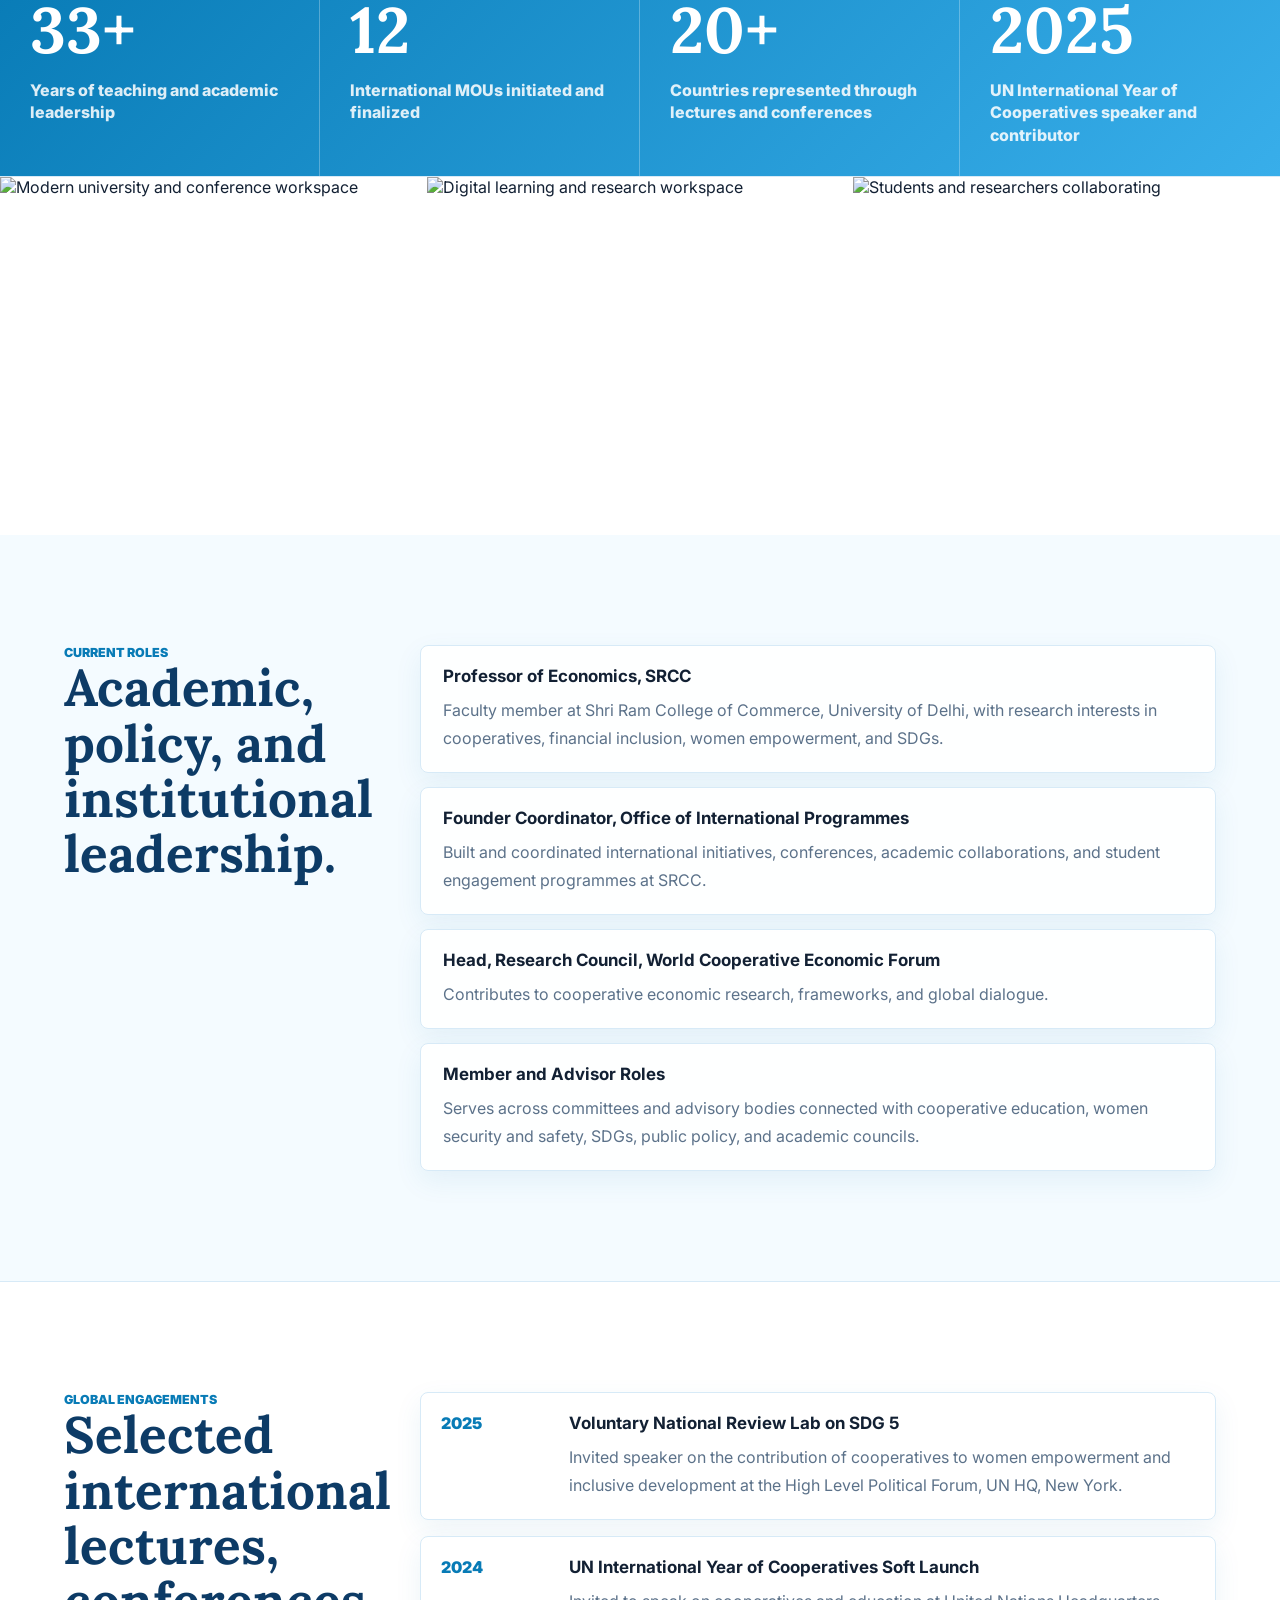
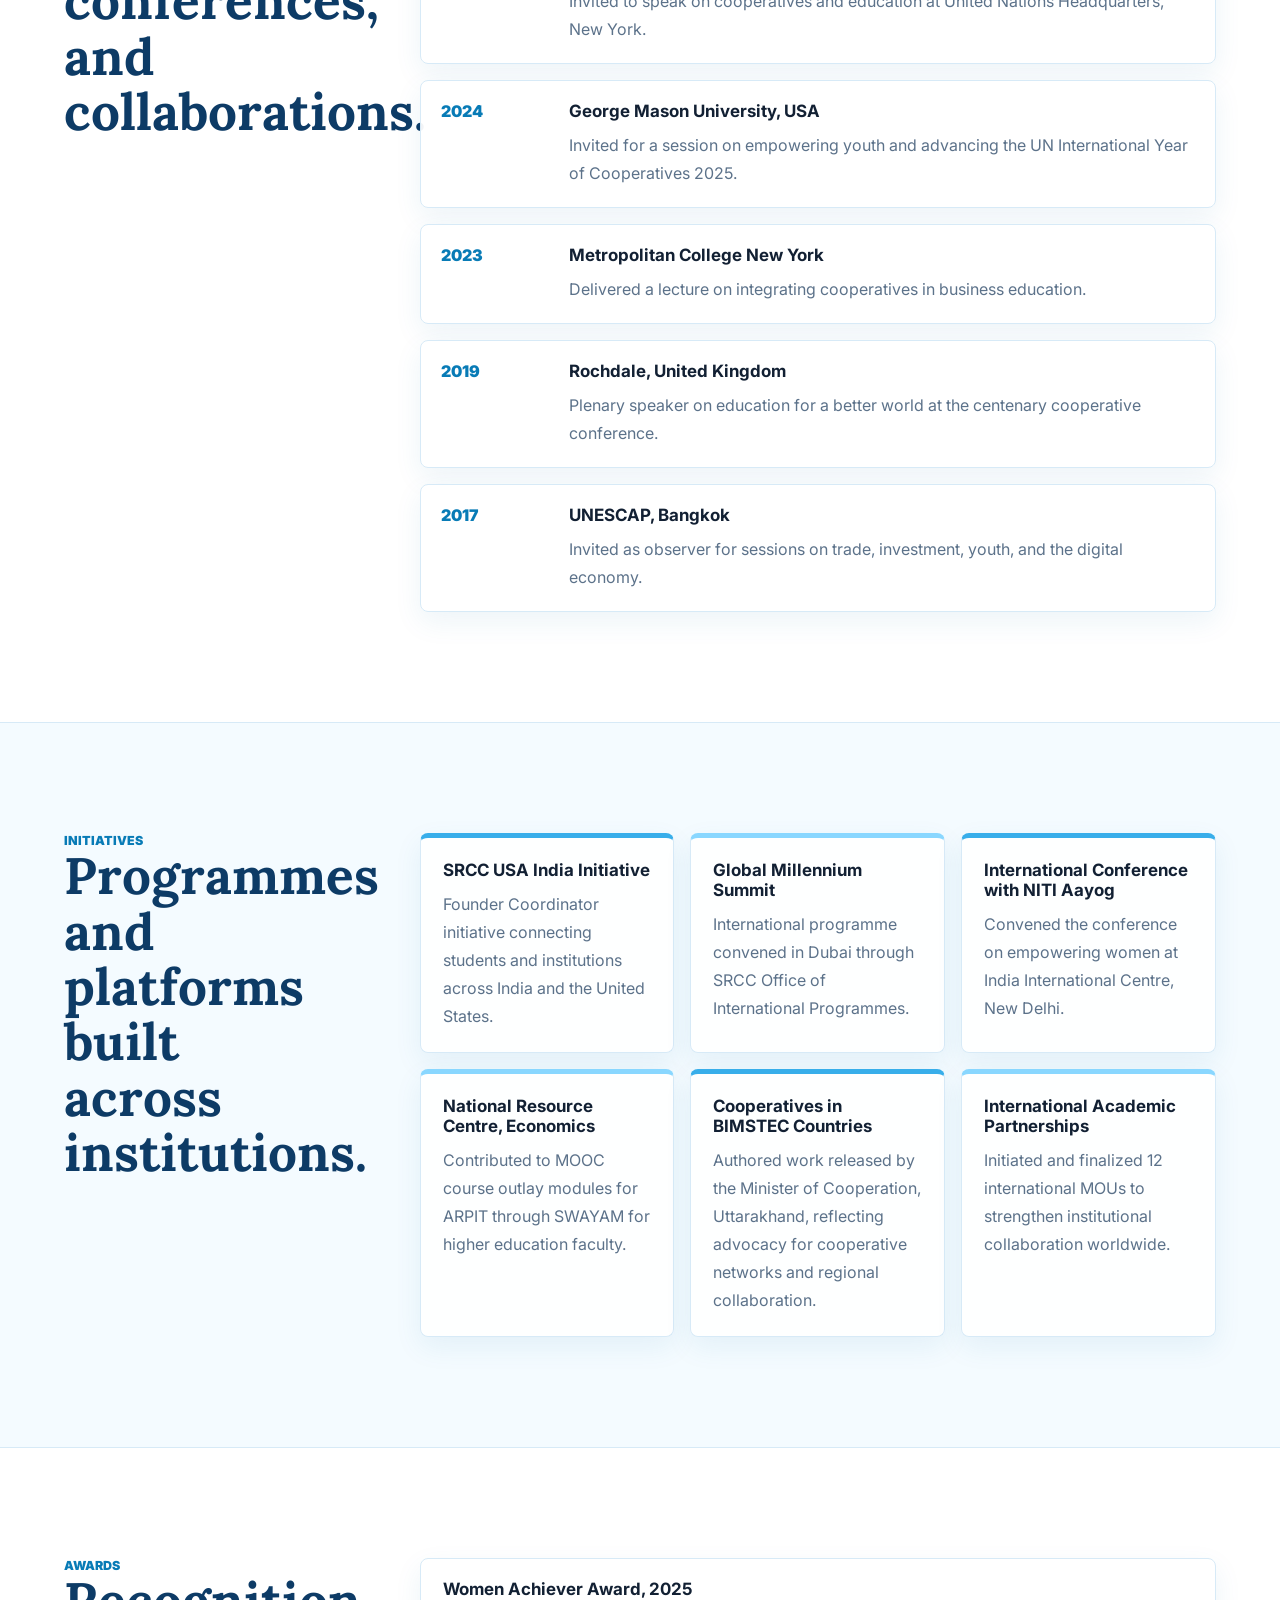
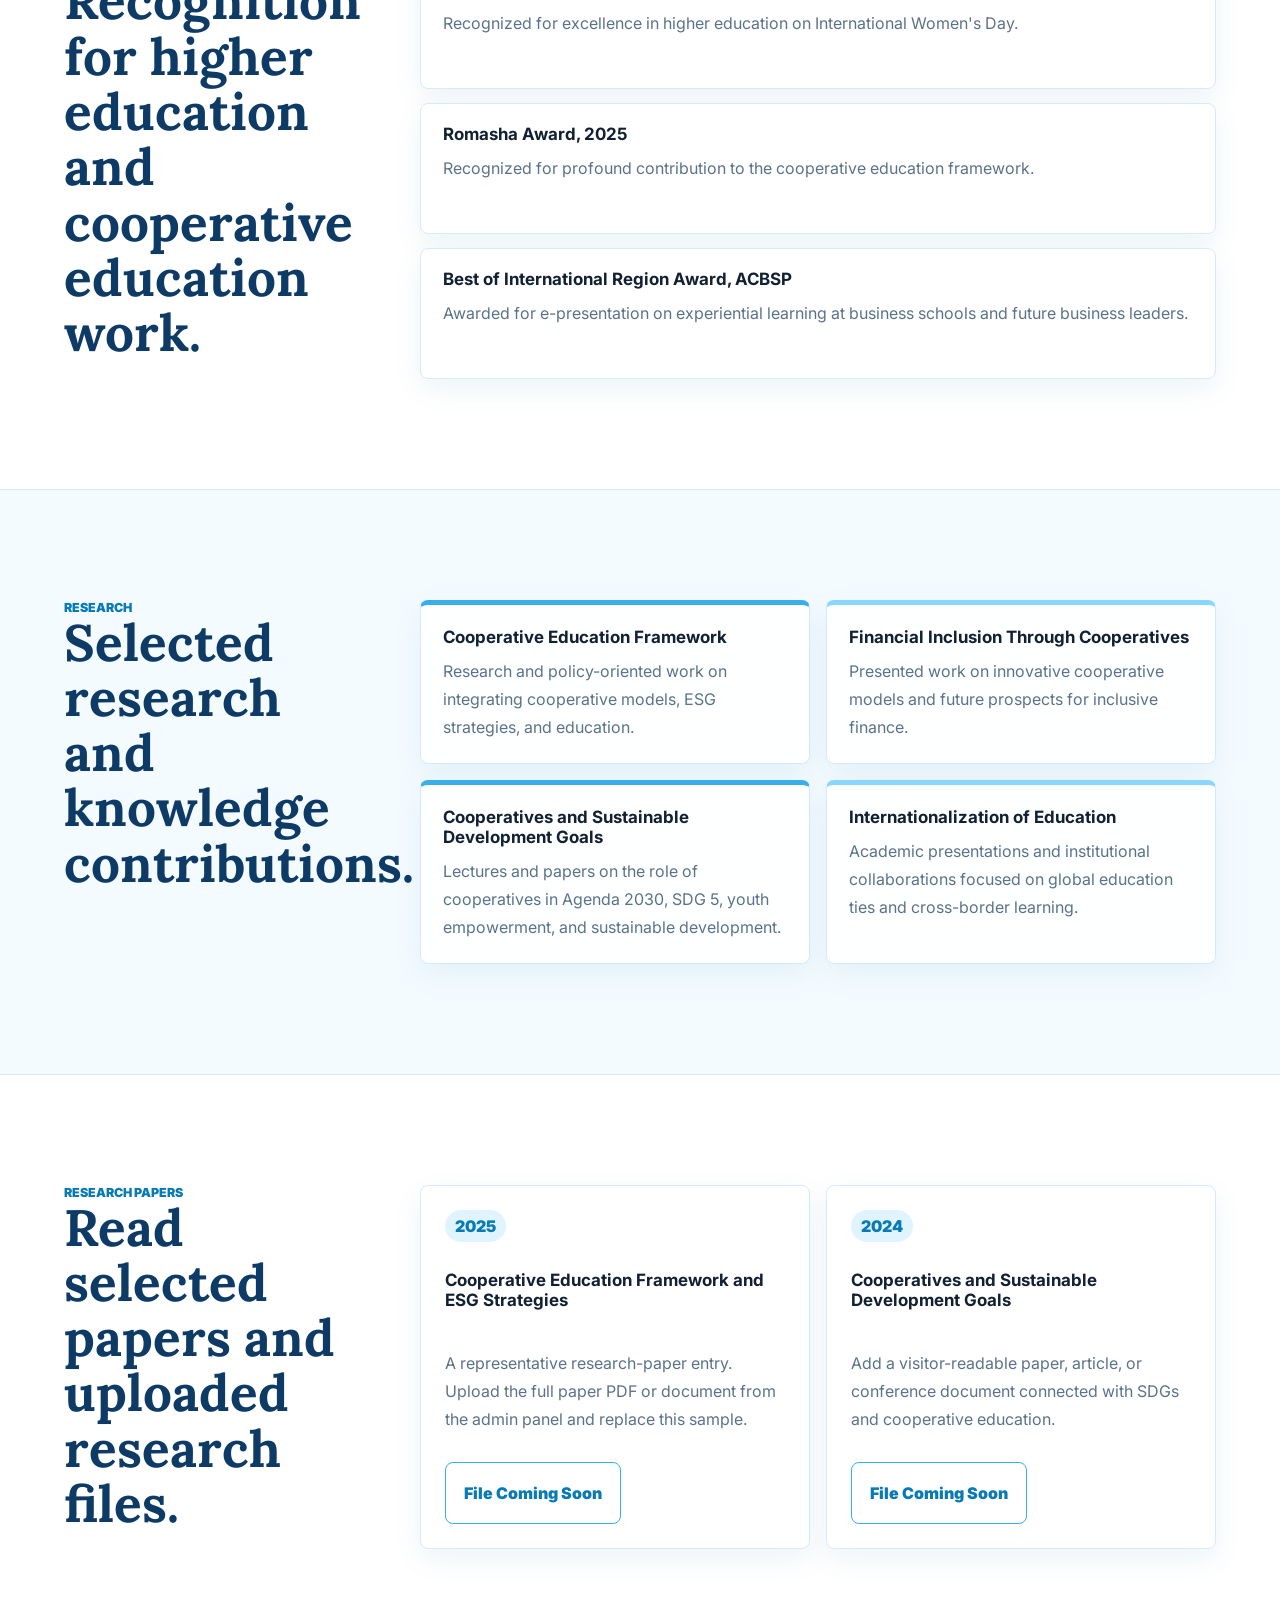
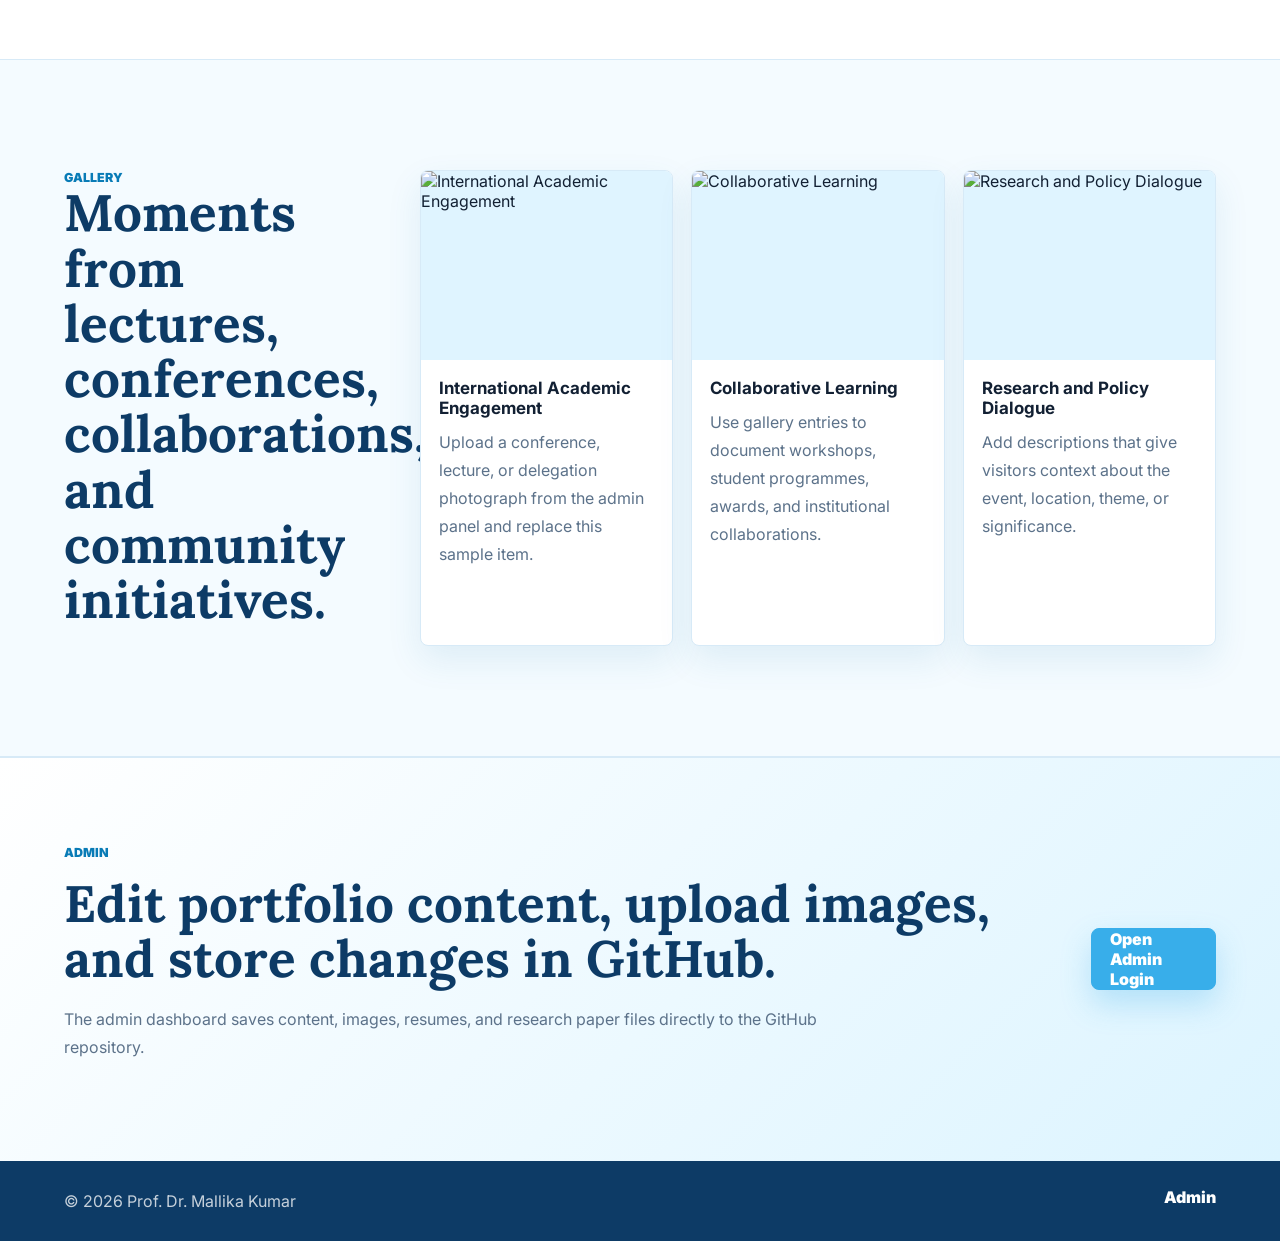
==== commit e90f7185: "Add editable gallery section" ====
--- a/index.html
+++ b/index.html
@@ -28,6 +28,7 @@
         <a href="#engagements">Engagements</a>
         <a href="#awards">Awards</a>
         <a href="#papers">Papers</a>
+        <a href="#gallery">Gallery</a>
         <a href="manage/">Admin</a>
       </nav>
     </header>
@@ -128,6 +129,14 @@
         <div class="paper-list" id="research-papers-list"></div>
       </section>
 
+      <section class="section gallery-section" id="gallery">
+        <div>
+          <div class="section-label">Gallery</div>
+          <h2>Moments from lectures, conferences, collaborations, and community initiatives.</h2>
+        </div>
+        <div class="gallery-grid" id="gallery-list"></div>
+      </section>
+
       <section class="admin-panel" id="admin">
         <div>
           <p class="section-label">Admin</p>
--- a/styles.css
+++ b/styles.css
@@ -358,6 +358,36 @@
   width: fit-content;
 }
 
+.gallery-grid {
+  display: grid;
+  grid-template-columns: repeat(3, minmax(0, 1fr));
+  gap: 18px;
+}
+
+.gallery-item {
+  overflow: hidden;
+  border: 1px solid var(--line);
+  border-radius: 8px;
+  background: var(--surface);
+  box-shadow: 0 14px 34px rgba(28, 119, 170, 0.1);
+}
+
+.gallery-item img {
+  width: 100%;
+  aspect-ratio: 4 / 3;
+  object-fit: cover;
+  display: block;
+  background: var(--sky-soft);
+}
+
+.gallery-body {
+  padding: 18px;
+}
+
+.gallery-body p {
+  margin-bottom: 0;
+}
+
 .admin-panel {
   display: flex;
   align-items: center;
@@ -429,7 +459,8 @@
   .stats-band,
   .cards,
   .compact,
-  .paper-list {
+  .paper-list,
+  .gallery-grid {
     grid-template-columns: 1fr 1fr;
   }
 
@@ -459,7 +490,8 @@
   .stats-band,
   .cards,
   .compact,
-  .paper-list {
+  .paper-list,
+  .gallery-grid {
     grid-template-columns: 1fr;
   }
 
